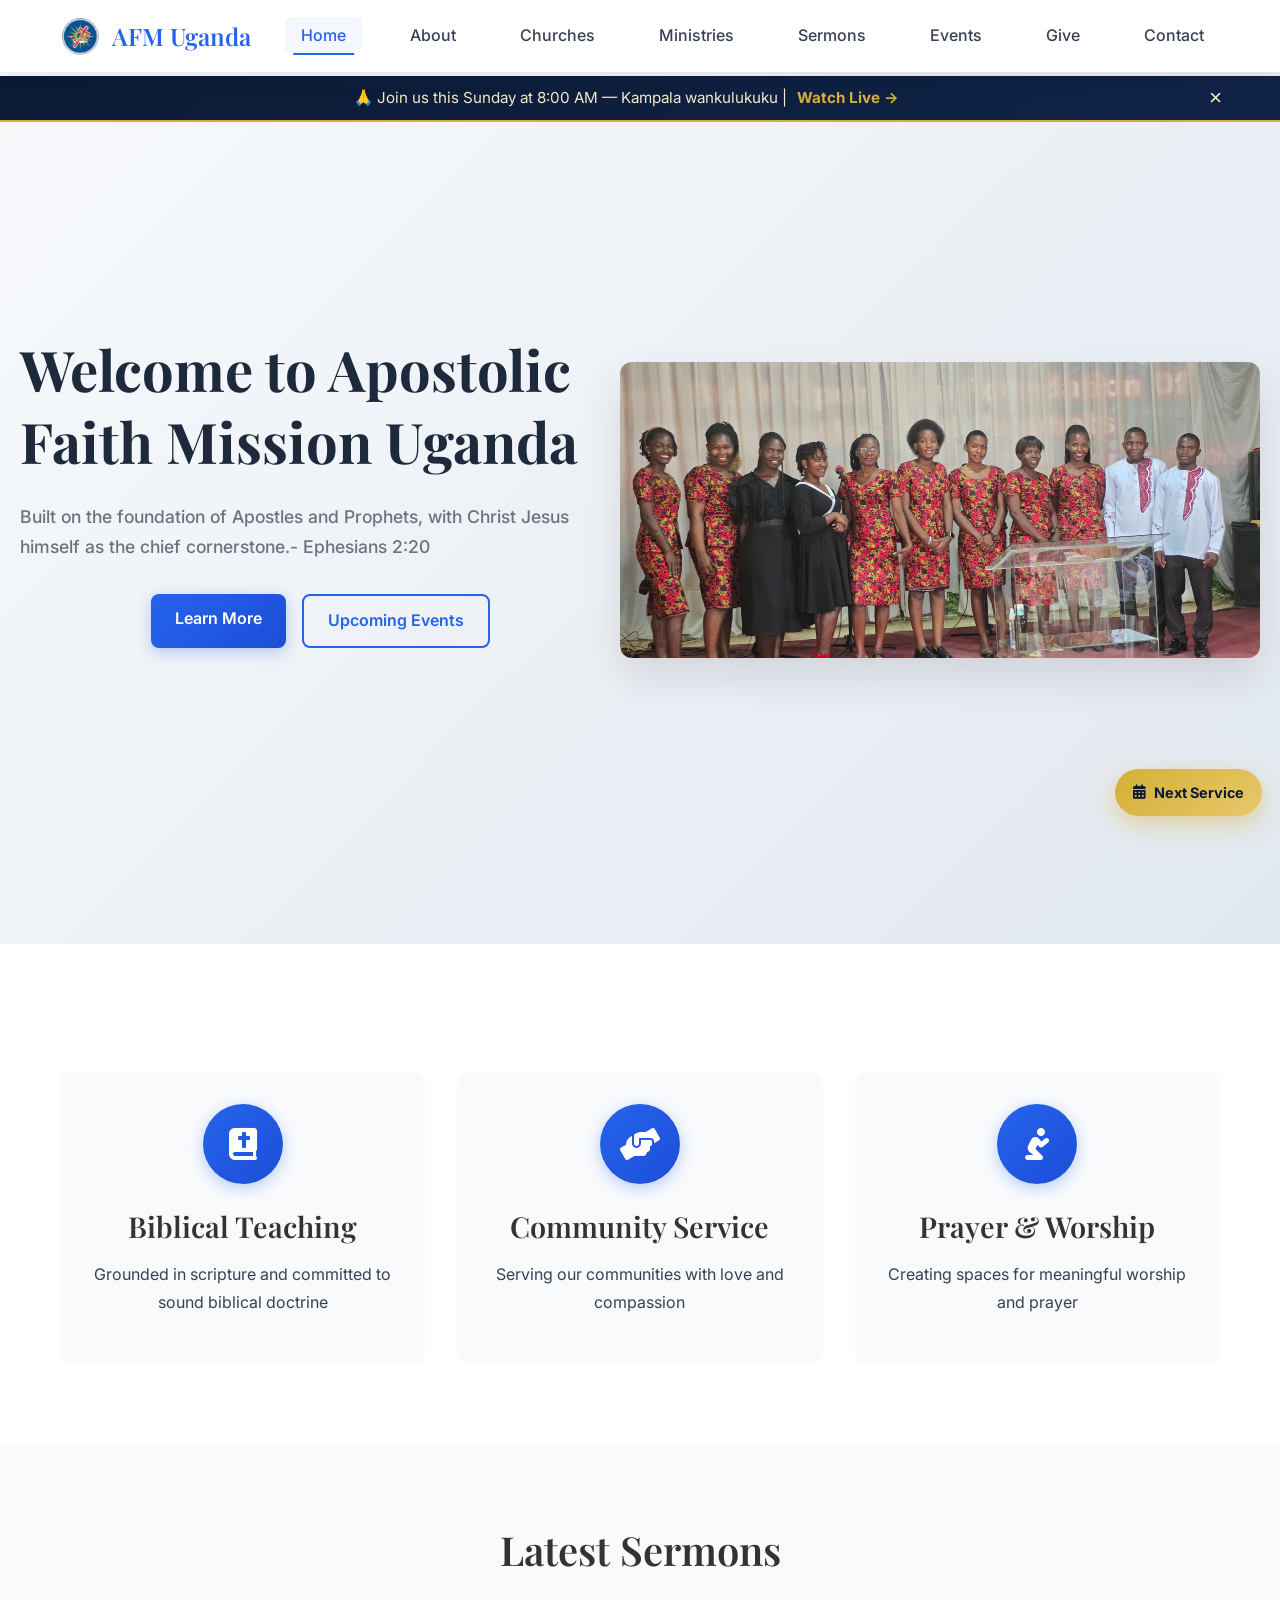
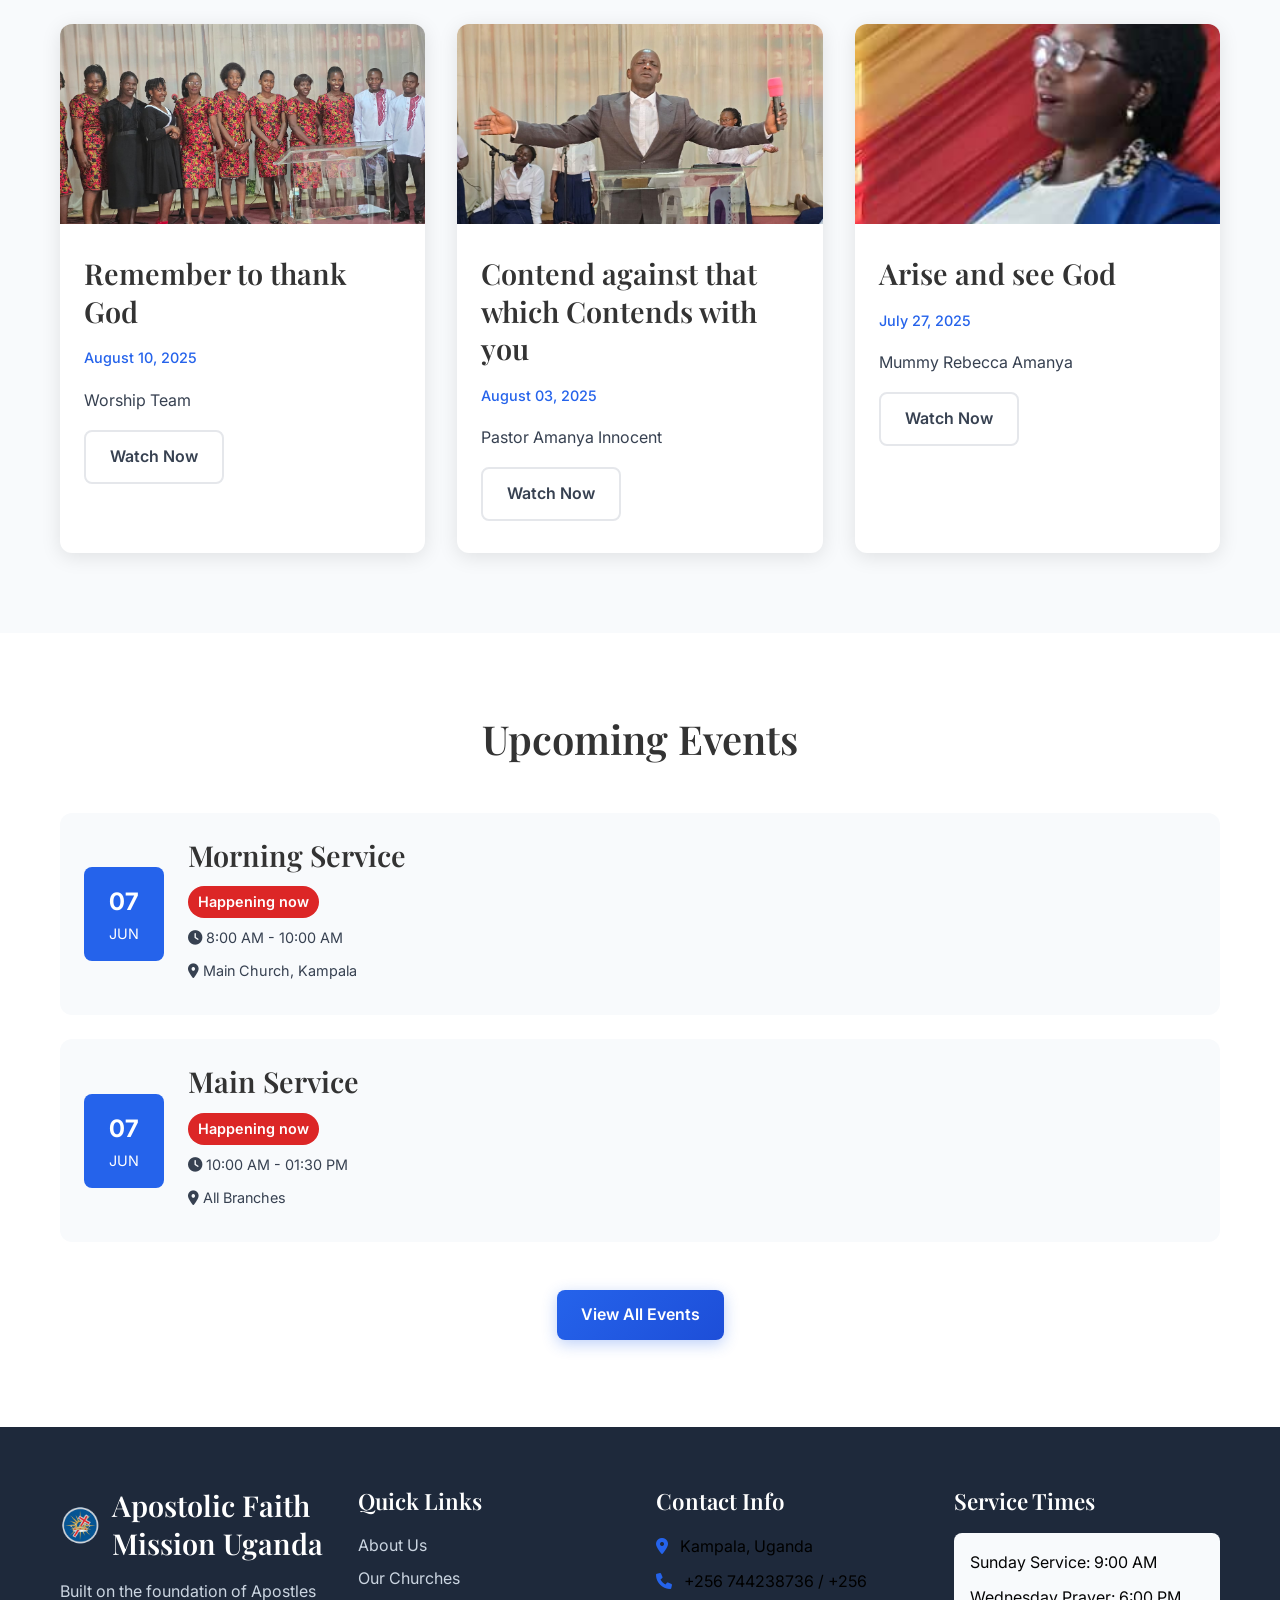
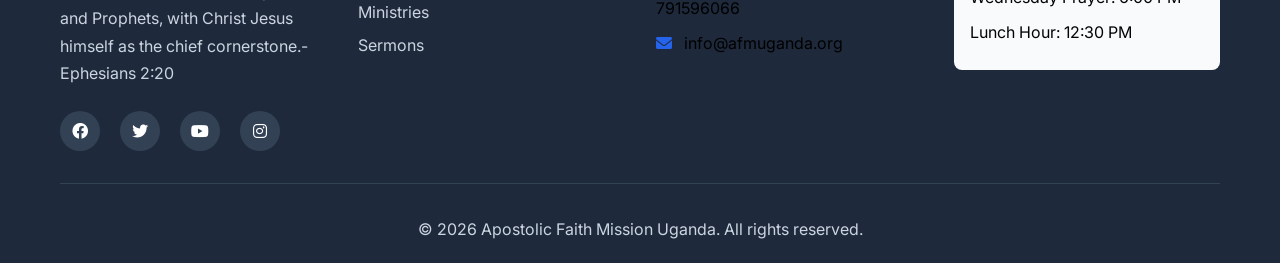
==== index.html @ df0b0e82 "First changes" ====
<!DOCTYPE html>
<html lang="en">
  <head>
    <meta charset="UTF-8" />
    <meta name="viewport" content="width=device-width, initial-scale=1.0" />
    <title>Apostolic Faith Mission Wankulukuku - Home</title>
    <link
      rel="apple-touch-icon"
      sizes="180x180"
      href="images/favicon_io/apple-touch-icon.png"
    />
    <link
      rel="icon"
      type="image/png"
      sizes="32x32"
      href="images/favicon_io/favicon-32x32.png"
    />
    <link
      rel="icon"
      type="image/png"
      sizes="16x16"
      href="images/favicon_io/favicon-16x16.png"
    />
    <link rel="manifest" href="images/favicon_io/site.webmanifest" />

    <link rel="stylesheet" href="css/style.css" />
    <link
      href="https://fonts.googleapis.com/css2?family=Inter:wght@300;400;500;600;700&family=Playfair+Display:wght@400;500;600;700&display=swap"
      rel="stylesheet"
    />
    <link
      rel="stylesheet"
      href="https://cdnjs.cloudflare.com/ajax/libs/font-awesome/6.0.0/css/all.min.css"
    />
  </head>
  <body>
    <!-- Navigation -->
    <nav class="navbar">
      <div class="nav-container">
        <div class="nav-logo">
          <img src="images/afm-logo.png" alt="AFM Uganda Logo" />
          <span>AFM Uganda</span>
        </div>
        <ul class="nav-menu">
          <li><a href="index.html" class="active">Home</a></li>
          <li><a href="about.html">About</a></li>
          <li><a href="churches.html">Churches</a></li>
          <li><a href="ministries.html">Ministries</a></li>
          <li><a href="sermons.html">Sermons</a></li>
          <li><a href="events.html">Events</a></li>
          <li><a href="give.html">Give</a></li>
          <li><a href="contact.html">Contact</a></li>
        </ul>
        <div class="hamburger">
          <span></span>
          <span></span>
          <span></span>
        </div>
      </div>
    </nav>

    <!-- Announcement Banner -->
    <div class="announcement-bar" id="announcementBar" hidden>
      <div class="announcement-inner">
        <span class="announcement-text">
          🙏 Join us this Sunday at 8:00 AM — Kampala wankulukuku |
          <a href="sermons.html#live">Watch Live →</a>
        </span>
        <button
          type="button"
          class="announcement-close"
          id="announcementClose"
          aria-label="Dismiss announcement"
        >
          &times;
        </button>
      </div>
    </div>

    <!-- Hero Section -->
    <section class="hero">
      <div class="hero-content">
        <h1>Welcome to Apostolic Faith Mission Uganda</h1>
        <p>
          Built on the foundation of Apostles and Prophets, with Christ Jesus
          himself as the chief cornerstone.- Ephesians 2:20
          <!--<p>Building faith, transforming lives,
          and spreading God's love throughout Uganda</p>-->
        </p>
        <div class="hero-buttons">
          <a href="about.html" class="btn btn-primary">Learn More</a>
          <a href="events.html" class="btn btn-secondary">Upcoming Events</a>
        </div>
      </div>
      <div class="hero-image">
        <img src="images/afm-worship team.jpg" alt="Church Worship Team" />
      </div>
    </section>

    <!-- Features Section -->
    <section class="features">
      <div class="container">
        <div class="features-grid">
          <div class="feature-card">
            <div class="feature-icon">
              <i class="fas fa-bible"></i>
            </div>
            <h3>Biblical Teaching</h3>
            <p>
              Grounded in scripture and committed to sound biblical doctrine
            </p>
          </div>
          <div class="feature-card">
            <div class="feature-icon">
              <i class="fas fa-hands-helping"></i>
            </div>
            <h3>Community Service</h3>
            <p>Serving our communities with love and compassion</p>
          </div>
          <div class="feature-card">
            <div class="feature-icon">
              <i class="fas fa-pray"></i>
            </div>
            <h3>Prayer & Worship</h3>
            <p>Creating spaces for meaningful worship and prayer</p>
          </div>
        </div>
      </div>
    </section>

    <!-- Latest Sermons -->
    <section class="latest-sermons">
      <div class="container">
        <h2>Latest Sermons</h2>
        <div class="sermons-grid">
          <div class="sermon-card">
            <img src="images/afm-worship team.jpg" alt="Sermon" />
            <div class="sermon-content">
              <h3>Remember to thank God</h3>
              <p class="sermon-date">August 10, 2025</p>
              <p>Worship Team</p>
              <a href="sermons.html" class="btn btn-outline">Watch Now</a>
            </div>
          </div>
          <div class="sermon-card">
            <img src="/images/pramnay.jpg" alt="Sermon" />
            <div class="sermon-content">
              <h3>Contend against that which Contends with you</h3>
              <p class="sermon-date">August 03, 2025</p>
              <p>Pastor Amanya Innocent</p>
              <a href="sermons.html" class="btn btn-outline">Watch Now</a>
            </div>
          </div>
          <div class="sermon-card">
            <img src="images/rebecca.jpg" alt="Sermon" />
            <div class="sermon-content">
              <h3>Arise and see God</h3>
              <p class="sermon-date">July 27, 2025</p>
              <p>Mummy Rebecca Amanya</p>
              <a href="sermons.html" class="btn btn-outline">Watch Now</a>
            </div>
          </div>
        </div>
      </div>
    </section>

    <!-- Upcoming Events -->
    <section class="upcoming-events">
      <div class="container">
        <h2>Upcoming Events</h2>
        <div class="events-grid">
          <div class="event-card" data-date="2026-06-07T08:00:00+03:00">
            <div class="event-date">
              <span class="day">07</span>
              <span class="month">Jun</span>
            </div>
            <div class="event-content">
              <h3>Morning Service</h3>
              <p class="event-countdown" data-countdown></p>
              <p><i class="fas fa-clock"></i> 8:00 AM - 10:00 AM</p>
              <p><i class="fas fa-map-marker-alt"></i> Main Church, Kampala</p>
            </div>
          </div>
          <div class="event-card" data-date="2026-06-07T10:00:00+03:00">
            <div class="event-date">
              <span class="day">07</span>
              <span class="month">Jun</span>
            </div>
            <div class="event-content">
              <h3>Main Service</h3>
              <p class="event-countdown" data-countdown></p>
              <p><i class="fas fa-clock"></i> 10:00 AM - 01:30 PM</p>
              <p><i class="fas fa-map-marker-alt"></i> All Branches</p>
            </div>
          </div>
        </div>
        <div class="text-center">
          <a href="events.html" class="btn btn-primary">View All Events</a>
        </div>
      </div>
    </section>

    <!-- Footer -->
    <footer class="footer">
      <div class="container">
        <div class="footer-content">
          <div class="footer-section">
            <div class="footer-logo">
              <img src="images/afm-logo.png" alt="AFM Uganda Logo" />
              <h3>Apostolic Faith Mission Uganda</h3>
            </div>
            <p class="footer-p">
              Built on the foundation of Apostles and Prophets, with Christ
              Jesus himself as the chief cornerstone.- Ephesians 2:20
            </p>
            <div class="social-links">
              <a href="#"><i class="fab fa-facebook"></i></a>
              <a href="#"><i class="fab fa-twitter"></i></a>
              <a href="#"><i class="fab fa-youtube"></i></a>
              <a href="#"><i class="fab fa-instagram"></i></a>
            </div>
          </div>
          <div class="footer-section">
            <h4>Quick Links</h4>
            <ul>
              <li><a href="about.html">About Us</a></li>
              <li><a href="churches.html">Our Churches</a></li>
              <li><a href="ministries.html">Ministries</a></li>
              <li><a href="sermons.html">Sermons</a></li>
            </ul>
          </div>
          <div class="footer-section">
            <h4>Contact Info</h4>
            <div class="contact-info">
              <p><i class="fas fa-map-marker-alt"></i> Kampala, Uganda</p>
              <p>
                <i class="fas fa-phone"></i> +256 744238736 / +256 791596066
              </p>
              <p><i class="fas fa-envelope"></i> info@afmuganda.org</p>
            </div>
          </div>
          <div class="footer-section">
            <h4>Service Times</h4>
            <div class="service-times">
              <p>Sunday Service: 9:00 AM</p>
              <p>Wednesday Prayer: 6:00 PM</p>
              <p>Lunch Hour: 12:30 PM</p>
            </div>
          </div>
        </div>
        <div class="footer-bottom">
          <p>
            &copy; <span id="year"></span> Apostolic Faith Mission Uganda. All
            rights reserved.
          </p>
        </div>
      </div>
    </footer>
    <script>
      document.getElementById("year").textContent = new Date().getFullYear();
    </script>
    <script src="js/script.js"></script>
  </body>
</html>
---- css/style.css ----
/* Reset and Base Styles */
* {
  margin: 0;
  padding: 0;
  box-sizing: border-box;
}

body {
  font-family: "Inter", sans-serif;
  line-height: 1.6;
  color: #333;
  background-color: #fff;
}

.container {
  max-width: 1200px;
  margin: 0 auto;
  padding: 0 20px;
}

/* Typography */
h1,
h2,
h3,
h4,
h5,
h6 {
  font-family: "Playfair Display", serif;
  font-weight: 600;
  line-height: 1.3;
  margin-bottom: 1rem;
}

h1 {
  font-size: 3rem;
  font-weight: 700;
}

h2 {
  font-size: 2.5rem;
}

h3 {
  font-size: 1.8rem;
}

h4 {
  font-size: 1.4rem;
}

p {
  margin-bottom: 1rem;
  color: #374151;
  line-height: 1.7;
  font-weight: 400;
}

.hero-content p {
  color: #6b7280;
  font-size: 1.2rem;
  font-weight: 500;
}

.page-header p {
  color: #f8f8f9;
  font-size: 1.1rem;
  font-weight: 500;
}

/* Buttons */
.btn {
  display: inline-block;
  padding: 12px 24px;
  border-radius: 8px;
  text-decoration: none;
  font-weight: 600;
  text-align: center;
  cursor: pointer;
  border: none;
  transition: all 0.3s ease;
  position: relative;
  overflow: hidden;
}

.btn::before {
  content: "";
  position: absolute;
  top: 0;
  left: -100%;
  width: 100%;
  height: 100%;
  background: linear-gradient(
    90deg,
    transparent,
    rgba(255, 255, 255, 0.2),
    transparent
  );
  transition: left 0.5s;
}

.btn:hover::before {
  left: 100%;
}

.btn-primary {
  background: linear-gradient(135deg, #2563eb, #1d4ed8);
  color: white;
  box-shadow: 0 4px 15px rgba(37, 99, 235, 0.3);
}

.btn-primary:hover {
  background: linear-gradient(135deg, #1d4ed8, #1e40af);
  transform: translateY(-3px);
  box-shadow: 0 8px 25px rgba(37, 99, 235, 0.4);
}

.btn-secondary {
  background: transparent;
  color: #2563eb;
  border: 2px solid #2563eb;
}

.btn-secondary:hover {
  background: #2563eb;
  color: white;
  transform: translateY(-2px);
  box-shadow: 0 6px 20px rgba(37, 99, 235, 0.3);
}

.btn-outline {
  background: transparent;
  color: #374151;
  border: 2px solid #e5e7eb;
}

.btn-outline:hover {
  background: #f9fafb;
  border-color: #2563eb;
  color: #2563eb;
  transform: translateY(-2px);
}

.btn-large {
  padding: 16px 32px;
  font-size: 1.1rem;
}

/* Navigation */
.navbar {
  background: rgba(255, 255, 255, 0.95);
  backdrop-filter: blur(10px);
  position: fixed;
  top: 0;
  width: 100%;
  z-index: 1000;
  padding: 1rem 0;
  box-shadow: 0 2px 20px rgba(0, 0, 0, 0.1);
  transition: all 0.3s ease;
}

.navbar.scrolled {
  background: rgba(255, 255, 255, 0.98);
  box-shadow: 0 2px 30px rgba(0, 0, 0, 0.15);
}

.nav-container {
  display: flex;
  justify-content: space-between;
  align-items: center;
  max-width: 1200px;
  margin: 0 auto;
  padding: 0 20px;
}

.nav-logo {
  display: flex;
  align-items: center;
  gap: 12px;
}

.nav-logo img {
  width: 40px;
  height: 40px;
  object-fit: contain;
}

.nav-logo span {
  font-family: "Playfair Display", serif;
  font-size: 1.5rem;
  font-weight: 600;
  color: #2563eb;
}

.nav-menu {
  display: flex;
  list-style: none;
  gap: 2rem;
}

.nav-menu a {
  color: #374151;
  text-decoration: none;
  font-weight: 500;
  padding: 0.5rem 1rem;
  border-radius: 6px;
  transition: all 0.3s ease;
  position: relative;
}

.nav-menu a::after {
  content: "";
  position: absolute;
  bottom: -2px;
  left: 50%;
  width: 0;
  height: 2px;
  background: #2563eb;
  transition: all 0.3s ease;
  transform: translateX(-50%);
}

.nav-menu a:hover::after,
.nav-menu a.active::after {
  width: 80%;
}

.nav-menu a:hover,
.nav-menu a.active {
  color: #2563eb;
  background: rgba(37, 99, 235, 0.05);
}

.hamburger {
  display: none;
  flex-direction: column;
  cursor: pointer;
  padding: 0.5rem;
}

.hamburger span {
  width: 25px;
  height: 3px;
  background: #374151;
  margin: 3px 0;
  transition: all 0.3s ease;
  border-radius: 2px;
}

.hamburger.active span:nth-child(1) {
  transform: rotate(45deg) translate(6px, 6px);
}

.hamburger.active span:nth-child(2) {
  opacity: 0;
}

.hamburger.active span:nth-child(3) {
  transform: rotate(-45deg) translate(6px, -6px);
}

/* Hero Section */
.hero {
  display: flex;
  align-items: center;
  min-height: 100vh;
  padding: 120px 20px 80px;
  background: linear-gradient(135deg, #f8fafc 0%, #e2e8f0 100%);
}

.hero-content {
  flex: 1;
  max-width: 600px;
  margin-bottom: 3rem;
}

.hero-content h1 {
  font-size: 3.5rem;
  color: #1e293b;
  margin-bottom: 1.5rem;
}

.hero-content p {
  font-size: 1.1rem;
  margin-bottom: 2rem;
}

.hero-buttons {
  display: flex;
  gap: 1rem;
  flex-wrap: wrap;
  justify-content: center;
}

.hero-image {
  flex: 1;
  text-align: center;
}

.hero-image img {
  max-width: 100%;
  height: auto;
  border-radius: 12px;
  box-shadow: 0 20px 40px rgba(0, 0, 0, 0.1);

  transition: transform 0.3s ease, filter 0.3s ease, box-shadow 0.3s ease;
  cursor: pointer;
}

.hero-image img:hover {
  transform: scale(1.03);
  filter: brightness(1.1);
  box-shadow: 0 25px 50px rgba(0, 0, 0, 0.15);
}

/* Features Section */
.features {
  padding: 80px 20px;
  background: white;
}

.features-grid {
  display: grid;
  grid-template-columns: repeat(auto-fit, minmax(300px, 1fr));
  gap: 2rem;
  margin-top: 3rem;
}

.feature-card {
  text-align: center;
  padding: 2rem;
  border-radius: 12px;
  background: #f8fafc;
  transition: all 0.4s ease;
  position: relative;
  overflow: hidden;
}

.feature-card::before {
  content: "";
  position: absolute;
  top: 0;
  left: 0;
  right: 0;
  height: 4px;
  background: linear-gradient(90deg, #2563eb, #1d4ed8);
  transform: scaleX(0);
  transition: transform 0.3s ease;
}

.feature-card:hover {
  transform: translateY(-8px);
  box-shadow: 0 12px 40px rgba(0, 0, 0, 0.15);
}

.feature-card:hover::before {
  transform: scaleX(1);
}

.feature-icon {
  width: 80px;
  height: 80px;
  background: linear-gradient(135deg, #2563eb, #1d4ed8);
  border-radius: 50%;
  display: flex;
  align-items: center;
  justify-content: center;
  margin: 0 auto 1.5rem;
  transition: all 0.4s ease;
  box-shadow: 0 4px 15px rgba(37, 99, 235, 0.3);
}

.feature-icon:hover {
  transform: scale(1.1) rotate(5deg);
  box-shadow: 0 8px 25px rgba(37, 99, 235, 0.4);
}

.feature-icon i {
  font-size: 2rem;
  color: white;
  transition: all 0.3s ease;
}

/* Latest Sermons */
.latest-sermons {
  padding: 80px 20px;
  background: #f8fafc;
}

.latest-sermons h2 {
  text-align: center;
  margin-bottom: 3rem;
}

.sermons-grid {
  display: grid;
  grid-template-columns: repeat(auto-fit, minmax(300px, 1fr));
  gap: 2rem;
}

.sermon-card {
  background: white;
  border-radius: 12px;
  overflow: hidden;
  box-shadow: 0 4px 20px rgba(0, 0, 0, 0.1);
  transition: all 0.4s ease;
  position: relative;
  overflow: hidden;
}

.sermon-card::before {
  content: "";
  position: absolute;
  top: 0;
  left: 0;
  right: 0;
  height: 4px;
  background: linear-gradient(90deg, #2563eb, #1d4ed8);
  transform: scaleX(0);
  transition: transform 0.3s ease;
}

.sermon-card:hover {
  transform: translateY(-8px);
  box-shadow: 0 12px 40px rgba(0, 0, 0, 0.15);
}

.sermon-card:hover::before {
  transform: scaleX(1);
}

.sermon-card img {
  width: 100%;
  height: 200px;
  object-fit: cover;
}

.sermon-content {
  padding: 1.5rem;
}

.sermon-date {
  color: #2563eb;
  font-weight: 500;
  font-size: 0.9rem;
}

/* Upcoming Events */
.upcoming-events {
  padding: 80px 20px;
  background: white;
}

.upcoming-events h2 {
  text-align: center;
  margin-bottom: 3rem;
}

.events-grid {
  display: grid;
  gap: 1.5rem;
  margin-bottom: 3rem;
}

.event-card {
  display: flex;
  align-items: center;
  background: #f8fafc;
  border-radius: 12px;
  padding: 1.5rem;
  gap: 1.5rem;
  transition: all 0.4s ease;
  position: relative;
  overflow: hidden;
}

.event-card::before {
  content: "";
  position: absolute;
  top: 0;
  left: 0;
  right: 0;
  height: 4px;
  background: linear-gradient(90deg, #2563eb, #1d4ed8);
  transform: scaleX(0);
  transition: transform 0.3s ease;
}

.event-card:hover {
  transform: translateY(-8px);
  box-shadow: 0 12px 40px rgba(0, 0, 0, 0.15);
}

.event-card:hover::before {
  transform: scaleX(1);
}

.event-date {
  text-align: center;
  background: #2563eb;
  color: white;
  border-radius: 8px;
  padding: 1rem;
  min-width: 80px;
}

.event-date .day {
  display: block;
  font-size: 1.5rem;
  font-weight: 700;
}

.event-date .month {
  display: block;
  font-size: 0.9rem;
  text-transform: uppercase;
}

.event-content h3 {
  margin-bottom: 0.5rem;
}

.event-content p {
  margin-bottom: 0.5rem;
  font-size: 0.9rem;
}

.text-center {
  text-align: center;
}

/* Page Header */
.page-header {
  background: linear-gradient(135deg, #2563eb, #1d4ed8);
  color: white;
  text-align: center;
  padding: 150px 20px 80px;
}

.page-header h1 {
  font-size: 3rem;
  margin-bottom: 1rem;
}

/* About Content */
.about-content {
  padding: 80px 20px;
}

.about-grid {
  display: grid;
  grid-template-columns: 1fr 1fr;
  gap: 3rem;
  align-items: center;
}

.about-image img {
  width: 100%;
  border-radius: 12px;
  box-shadow: 0 10px 30px rgba(0, 0, 0, 0.1);
}

/* Mission Vision Values */
.mission-vision {
  padding: 80px 20px;
  background: #f8fafc;
}

.mvv-grid {
  display: grid;
  grid-template-columns: repeat(auto-fit, minmax(300px, 1fr));
  gap: 2rem;
  margin-top: 3rem;
}

.mvv-card {
  background: white;
  padding: 2rem;
  border-radius: 12px;
  text-align: center;
  box-shadow: 0 4px 20px rgba(0, 0, 0, 0.1);
  transition: all 0.4s ease;
  position: relative;
  overflow: hidden;
}

.mvv-card::before {
  content: "";
  position: absolute;
  top: 0;
  left: 0;
  right: 0;
  height: 4px;
  background: linear-gradient(90deg, #2563eb, #1d4ed8);
  transform: scaleX(0);
  transition: transform 0.3s ease;
}

.mvv-card:hover {
  transform: translateY(-8px);
  box-shadow: 0 12px 40px rgba(0, 0, 0, 0.15);
}

.mvv-card:hover::before {
  transform: scaleX(1);
}

.mvv-icon {
  width: 80px;
  height: 80px;
  background: linear-gradient(135deg, #2563eb, #1d4ed8);
  border-radius: 50%;
  display: flex;
  align-items: center;
  justify-content: center;
  margin: 0 auto 1.5rem;
  transition: all 0.4s ease;
  box-shadow: 0 4px 15px rgba(37, 99, 235, 0.3);
}

.mvv-icon:hover {
  transform: scale(1.1) rotate(5deg);
  box-shadow: 0 8px 25px rgba(37, 99, 235, 0.4);
}

.mvv-icon i {
  font-size: 2rem;
  color: white;
  transition: all 0.3s ease;
}

.mvv-card ul {
  list-style: none;
  text-align: left;
}

.mvv-card li {
  padding: 0.5rem 0;
  border-bottom: 1px solid #e5e7eb;
}

.mvv-card li:last-child {
  border-bottom: none;
}

/* Leadership */
.leadership {
  padding: 80px 20px;
}

.leadership h2 {
  text-align: center;
  margin-bottom: 3rem;
}

.leadership-grid {
  display: grid;
  grid-template-columns: repeat(auto-fit, minmax(250px, 1fr));
  gap: 2rem;
}

.leader-card {
  text-align: center;
  background: white;
  border-radius: 12px;
  padding: 2rem;
  box-shadow: 0 4px 20px rgba(0, 0, 0, 0.1);
  transition: all 0.4s ease;
  position: relative;
  overflow: hidden;
}

.leader-card::before {
  content: "";
  position: absolute;
  top: 0;
  left: 0;
  right: 0;
  height: 4px;
  background: linear-gradient(90deg, #2563eb, #1d4ed8);
  transform: scaleX(0);
  transition: transform 0.3s ease;
}

.leader-card:hover {
  transform: translateY(-8px);
  box-shadow: 0 12px 40px rgba(0, 0, 0, 0.15);
}

.leader-card:hover::before {
  transform: scaleX(1);
}

.leader-card img {
  width: 150px;
  height: 150px;
  border-radius: 50%;
  object-fit: cover;
  margin-bottom: 1rem;
}

.leader-card .title {
  color: #2563eb;
  font-weight: 500;
  margin-bottom: 1rem;
}

/* Churches Section */
.churches-section {
  padding: 80px 20px;
}

.churches-grid {
  display: grid;
  grid-template-columns: repeat(auto-fit, minmax(350px, 1fr));
  gap: 2rem;
}

.church-card {
  background: white;
  border-radius: 12px;
  overflow: hidden;
  box-shadow: 0 4px 20px rgba(0, 0, 0, 0.1);
  transition: all 0.4s ease;
  position: relative;
  overflow: hidden;
}

.church-card::before {
  content: "";
  position: absolute;
  top: 0;
  left: 0;
  right: 0;
  height: 4px;
  background: linear-gradient(90deg, #2563eb, #1d4ed8);
  transform: scaleX(0);
  transition: transform 0.3s ease;
}

.church-card:hover {
  transform: translateY(-8px);
  box-shadow: 0 12px 40px rgba(0, 0, 0, 0.15);
}

.church-card:hover::before {
  transform: scaleX(1);
}

.church-card img {
  width: 100%;
  height: 250px;
  object-fit: cover;
}

.church-content {
  padding: 2rem;
}

.church-address,
.church-pastor {
  color: #666;
  margin-bottom: 0.5rem;
}

.church-address i,
.church-pastor i {
  color: #2563eb;
  margin-right: 0.5rem;
}

.service-times {
  background: #f8fafc;
  padding: 1rem;
  border-radius: 8px;
  margin: 1rem 0;
}

.service-times h4 {
  color: #2563eb;
  margin-bottom: 0.5rem;
}

.church-contact p {
  margin-bottom: 0.5rem;
}

.church-contact i {
  color: #2563eb;
  margin-right: 0.5rem;
}

/* Ministries Section */
.ministries-section {
  padding: 80px 20px;
}

.ministries-grid {
  display: grid;
  grid-template-columns: repeat(auto-fit, minmax(300px, 1fr));
  gap: 2rem;
}

.ministry-card {
  background: white;
  border-radius: 12px;
  padding: 2rem;
  box-shadow: 0 4px 20px rgba(0, 0, 0, 0.1);
  transition: all 0.4s ease;
  position: relative;
  overflow: hidden;
}

.ministry-card::before {
  content: "";
  position: absolute;
  top: 0;
  left: 0;
  right: 0;
  height: 4px;
  background: linear-gradient(90deg, #2563eb, #1d4ed8);
  transform: scaleX(0);
  transition: transform 0.3s ease;
}

.ministry-card:hover {
  transform: translateY(-8px);
  box-shadow: 0 12px 40px rgba(0, 0, 0, 0.15);
}

.ministry-card:hover::before {
  transform: scaleX(1);
}

.ministry-icon {
  width: 80px;
  height: 80px;
  background: linear-gradient(135deg, #2563eb, #1d4ed8);
  border-radius: 50%;
  display: flex;
  align-items: center;
  justify-content: center;
  margin-bottom: 1.5rem;
  transition: all 0.4s ease;
  box-shadow: 0 4px 15px rgba(37, 99, 235, 0.3);
}

.ministry-icon:hover {
  transform: scale(1.1) rotate(5deg);
  box-shadow: 0 8px 25px rgba(37, 99, 235, 0.4);
}

.ministry-icon i {
  font-size: 2rem;
  color: white;
  transition: all 0.3s ease;
}

.ministry-activities {
  list-style: none;
  margin: 1.5rem 0;
}

.ministry-activities li {
  padding: 0.5rem 0;
  border-bottom: 1px solid #e5e7eb;
  position: relative;
  padding-left: 1.5rem;
}

.ministry-activities li:before {
  content: "•";
  color: #2563eb;
  position: absolute;
  left: 0;
}

.ministry-activities li:last-child {
  border-bottom: none;
}

.ministry-contact {
  background: #f8fafc;
  padding: 1rem;
  border-radius: 8px;
  margin-top: 1.5rem;
}

.ministry-contact p {
  margin-bottom: 0.5rem;
  font-size: 0.9rem;
}

/* Get Involved */
.get-involved {
  padding: 80px 20px;
  background: linear-gradient(135deg, #2563eb, #1d4ed8);
  color: white;
  text-align: center;
}

.get-involved h2 {
  color: white;
  margin-bottom: 1rem;
}

.get-involved p {
  color: rgba(255, 255, 255, 0.9);
  margin-bottom: 2rem;
  font-size: 1.1rem;
}

/* Sermons Page */
.sermon-filters {
  padding: 40px 20px;
  background: #f8fafc;
}

.filter-buttons {
  display: flex;
  justify-content: center;
  gap: 1rem;
  flex-wrap: wrap;
}

.filter-btn {
  background: white;
  color: #6b7280;
  border: 2px solid #e5e7eb;
  padding: 10px 20px;
  border-radius: 25px;
  cursor: pointer;
  transition: all 0.3s ease;
  font-weight: 500;
  position: relative;
  overflow: hidden;
}

.filter-btn::before {
  content: "";
  position: absolute;
  top: 0;
  left: -100%;
  width: 100%;
  height: 100%;
  background: linear-gradient(
    90deg,
    transparent,
    rgba(37, 99, 235, 0.1),
    transparent
  );
  transition: left 0.5s;
}

.filter-btn:hover::before {
  left: 100%;
}

.filter-btn.active,
.filter-btn:hover {
  background: #2563eb;
  color: white;
  border-color: #2563eb;
  transform: translateY(-2px);
  box-shadow: 0 6px 20px rgba(37, 99, 235, 0.3);
}

.sermons-section {
  padding: 80px 20px;
}

.sermon-card {
  position: relative;
  overflow: hidden;
}

.sermon-image {
  position: relative;
  overflow: hidden;
}

.play-button {
  position: absolute;
  top: 50%;
  left: 50%;
  transform: translate(-50%, -50%);
  width: 70px;
  height: 70px;
  background: rgba(37, 99, 235, 0.9);
  border: none;
  border-radius: 50%;
  color: white;
  font-size: 1.8rem;
  cursor: pointer;
  transition: all 0.3s ease;
  display: flex;
  align-items: center;
  justify-content: center;
  opacity: 0;
  backdrop-filter: blur(10px);
  box-shadow: 0 8px 25px rgba(37, 99, 235, 0.4);
}

.sermon-card:hover .play-button {
  opacity: 1;
  transform: translate(-50%, -50%) scale(1.1);
}

.sermon-card .play-button:hover {
  background: rgba(29, 78, 216, 0.95);
  box-shadow: 0 12px 35px rgba(37, 99, 235, 0.6);
}

.video-duration {
  position: absolute;
  bottom: 10px;
  right: 10px;
  background: rgba(0, 0, 0, 0.8);
  color: white;
  padding: 4px 8px;
  border-radius: 4px;
  font-size: 0.875rem;
  font-weight: 500;
  backdrop-filter: blur(5px);
}

.sermon-meta {
  display: flex;
  gap: 1rem;
  margin: 1rem 0;
  font-size: 0.9rem;
  color: #666;
}

.sermon-actions {
  display: flex;
  gap: 1rem;
  margin-top: 1rem;
}

.sermon-series {
  padding: 80px 20px;
  background: #f8fafc;
}

.series-card {
  display: grid;
  grid-template-columns: 1fr 1fr;
  gap: 3rem;
  align-items: center;
  background: white;
  border-radius: 12px;
  overflow: hidden;
  box-shadow: 0 4px 20px rgba(0, 0, 0, 0.1);
  transition: all 0.4s ease;
  position: relative;
  overflow: hidden;
}

.series-card::before {
  content: "";
  position: absolute;
  top: 0;
  left: 0;
  right: 0;
  height: 4px;
  background: linear-gradient(90deg, #2563eb, #1d4ed8);
  transform: scaleX(0);
  transition: transform 0.3s ease;
}

.series-card:hover {
  transform: translateY(-8px);
  box-shadow: 0 12px 40px rgba(0, 0, 0, 0.15);
}

.series-card:hover::before {
  transform: scaleX(1);
}

.series-image img {
  width: 100%;
  height: 300px;
  object-fit: cover;
}

.series-content {
  padding: 2rem;
}

.series-info {
  background: #f8fafc;
  padding: 1rem;
  border-radius: 8px;
  margin: 1.5rem 0;
}

.series-info p {
  margin-bottom: 0.5rem;
}

/* Events Page */
.featured-event {
  padding: 80px 20px;
  background: #f8fafc;
}

.featured-event-card {
  display: grid;
  grid-template-columns: 1fr 1fr;
  gap: 3rem;
  align-items: center;
  background: white;
  border-radius: 12px;
  overflow: hidden;
  box-shadow: 0 4px 20px rgba(0, 0, 0, 0.1);
  transition: all 0.4s ease;
  position: relative;
  overflow: hidden;
}

.featured-event-card::before {
  content: "";
  position: absolute;
  top: 0;
  left: 0;
  right: 0;
  height: 4px;
  background: linear-gradient(90deg, #2563eb, #1d4ed8);
  transform: scaleX(0);
  transition: transform 0.3s ease;
}

.featured-event-card:hover {
  transform: translateY(-8px);
  box-shadow: 0 12px 40px rgba(0, 0, 0, 0.15);
}

.featured-event-card:hover::before {
  transform: scaleX(1);
}

.featured-event-image img {
  width: 100%;
  height: 400px;
  object-fit: cover;
}

.featured-event-content {
  padding: 2rem;
}

.event-badge {
  background: #2563eb;
  color: white;
  padding: 0.5rem 1rem;
  border-radius: 20px;
  font-size: 0.9rem;
  display: inline-block;
  margin-bottom: 1rem;
}

.event-details {
  background: #f8fafc;
  padding: 1rem;
  border-radius: 8px;
  margin: 1.5rem 0;
}

.event-details p {
  margin-bottom: 0.5rem;
}

.event-details i {
  color: #2563eb;
  margin-right: 0.5rem;
}

.events-calendar {
  padding: 80px 20px;
}

.calendar-filters {
  display: flex;
  justify-content: center;
  gap: 1rem;
  margin-bottom: 3rem;
  flex-wrap: wrap;
}

.event-registration {
  padding: 80px 20px;
  background: linear-gradient(135deg, #2563eb, #1d4ed8);
  color: white;
  text-align: center;
}

.registration-content h2 {
  color: white;
  margin-bottom: 1rem;
}

.registration-content p {
  color: rgba(255, 255, 255, 0.9);
  margin-bottom: 2rem;
}

.newsletter-form {
  display: flex;
  gap: 1rem;
  justify-content: center;
  max-width: 500px;
  margin: 0 auto;
}

.newsletter-form input {
  flex: 1;
  padding: 12px 16px;
  border: none;
  border-radius: 8px;
  font-size: 1rem;
}

/* Giving Page */
.giving-intro {
  padding: 80px 20px;
}

.giving-content {
  max-width: 800px;
  margin: 0 auto;
  text-align: center;
}

.giving-content blockquote {
  background: #f8fafc;
  padding: 2rem;
  border-left: 4px solid #2563eb;
  margin: 2rem 0;
  font-style: italic;
  font-size: 1.1rem;
}

.giving-options {
  padding: 80px 20px;
  background: #f8fafc;
}

.giving-methods {
  display: grid;
  grid-template-columns: repeat(auto-fit, minmax(300px, 1fr));
  gap: 2rem;
  margin-top: 3rem;
}

.giving-method {
  background: white;
  padding: 2rem;
  border-radius: 12px;
  text-align: center;
  box-shadow: 0 4px 20px rgba(0, 0, 0, 0.1);
  transition: all 0.4s ease;
  position: relative;
  overflow: hidden;
}

.giving-method::before {
  content: "";
  position: absolute;
  top: 0;
  left: 0;
  right: 0;
  height: 4px;
  background: linear-gradient(90deg, #2563eb, #1d4ed8);
  transform: scaleX(0);
  transition: transform 0.3s ease;
}

.giving-method:hover {
  transform: translateY(-8px);
  box-shadow: 0 12px 40px rgba(0, 0, 0, 0.15);
}

.giving-method:hover::before {
  transform: scaleX(1);
}

.method-icon {
  width: 80px;
  height: 80px;
  background: linear-gradient(135deg, #2563eb, #1d4ed8);
  border-radius: 50%;
  display: flex;
  align-items: center;
  justify-content: center;
  margin: 0 auto 1.5rem;
  transition: all 0.4s ease;
  box-shadow: 0 4px 15px rgba(37, 99, 235, 0.3);
}

.method-icon:hover {
  transform: scale(1.1) rotate(5deg);
  box-shadow: 0 8px 25px rgba(37, 99, 235, 0.4);
}

.method-icon i {
  font-size: 2rem;
  color: white;
  transition: all 0.3s ease;
}

.mobile-money-details,
.bank-details,
.in-person-details {
  background: #f8fafc;
  padding: 1.5rem;
  border-radius: 8px;
  margin-top: 1.5rem;
  text-align: left;
}

.mm-option {
  margin-bottom: 1rem;
}

.mm-option:last-child {
  margin-bottom: 0;
}

.secure-note {
  color: #666;
  font-size: 0.9rem;
  margin-top: 1rem;
}

.secure-note i {
  color: #10b981;
  margin-right: 0.5rem;
}

.giving-categories {
  padding: 80px 20px;
}

.categories-grid {
  display: grid;
  grid-template-columns: repeat(auto-fit, minmax(300px, 1fr));
  gap: 2rem;
  margin-top: 3rem;
}

.category-card {
  background: white;
  padding: 2rem;
  border-radius: 12px;
  text-align: center;
  box-shadow: 0 4px 20px rgba(0, 0, 0, 0.1);
  transition: all 0.4s ease;
  position: relative;
  overflow: hidden;
}

.category-card::before {
  content: "";
  position: absolute;
  top: 0;
  left: 0;
  right: 0;
  height: 4px;
  background: linear-gradient(90deg, #2563eb, #1d4ed8);
  transform: scaleX(0);
  transition: transform 0.3s ease;
}

.category-card:hover {
  transform: translateY(-8px);
  box-shadow: 0 12px 40px rgba(0, 0, 0, 0.15);
}

.category-card:hover::before {
  transform: scaleX(1);
}

.category-icon {
  width: 80px;
  height: 80px;
  background: linear-gradient(135deg, #2563eb, #1d4ed8);
  border-radius: 50%;
  display: flex;
  align-items: center;
  justify-content: center;
  margin: 0 auto 1.5rem;
  transition: all 0.4s ease;
  box-shadow: 0 4px 15px rgba(37, 99, 235, 0.3);
}

.category-icon:hover {
  transform: scale(1.1) rotate(5deg);
  box-shadow: 0 8px 25px rgba(37, 99, 235, 0.4);
}

.category-icon i {
  font-size: 2rem;
  color: white;
  transition: all 0.3s ease;
}

.online-giving-form {
  padding: 80px 20px;
  background: #f8fafc;
}

.form-container {
  max-width: 600px;
  margin: 0 auto;
  background: white;
  padding: 3rem;
  border-radius: 12px;
  box-shadow: 0 4px 20px rgba(0, 0, 0, 0.1);
}

.giving-form .form-group {
  margin-bottom: 1.5rem;
}

.giving-form label {
  display: block;
  margin-bottom: 0.5rem;
  font-weight: 600;
  color: #374151;
}

.giving-form input,
.giving-form select,
.giving-form textarea {
  width: 100%;
  padding: 12px 16px;
  border: 2px solid #e5e7eb;
  border-radius: 8px;
  font-size: 1rem;
  transition: all 0.3s ease;
  background: white;
}

.giving-form input:focus,
.giving-form select:focus,
.giving-form textarea:focus {
  outline: none;
  border-color: #2563eb;
  box-shadow: 0 0 0 3px rgba(37, 99, 235, 0.1);
  transform: translateY(-1px);
}

.checkbox-group {
  display: flex;
  align-items: center;
  gap: 0.5rem;
}

.checkbox-group input[type="checkbox"] {
  width: auto;
}

.giving-impact {
  padding: 80px 20px;
}

.giving-impact h2 {
  text-align: center;
  margin-bottom: 3rem;
}

.impact-stats {
  display: grid;
  grid-template-columns: repeat(auto-fit, minmax(200px, 1fr));
  gap: 2rem;
  text-align: center;
}

.impact-stat {
  background: white;
  padding: 2rem;
  border-radius: 12px;
  box-shadow: 0 4px 20px rgba(0, 0, 0, 0.1);
  transition: all 0.4s ease;
  position: relative;
  overflow: hidden;
}

.impact-stat::before {
  content: "";
  position: absolute;
  top: 0;
  left: 0;
  right: 0;
  height: 4px;
  background: linear-gradient(90deg, #2563eb, #1d4ed8);
  transform: scaleX(0);
  transition: transform 0.3s ease;
}

.impact-stat:hover {
  transform: translateY(-8px);
  box-shadow: 0 12px 40px rgba(0, 0, 0, 0.15);
}

.impact-stat:hover::before {
  transform: scaleX(1);
}

.stat-number {
  font-size: 3rem;
  font-weight: 700;
  color: #2563eb;
  margin-bottom: 0.5rem;
}

.stat-label {
  font-size: 1.1rem;
  color: #666;
}

/* Contact Page */
.contact-section {
  padding: 80px 20px;
}

.contact-grid {
  display: grid;
  grid-template-columns: 1fr 1fr;
  gap: 4rem;
}

.contact-info h2 {
  margin-bottom: 1.5rem;
}

.contact-details {
  margin: 2rem 0;
}

.contact-item {
  display: flex;
  align-items: flex-start;
  gap: 1rem;
  margin-bottom: 2rem;
}

.contact-icon {
  width: 50px;
  height: 50px;
  background: linear-gradient(135deg, #353636, #454f49);
  border-radius: 50%;
  display: flex;
  align-items: center;
  justify-content: center;
  margin-right: 1rem;

  transition: transform 0.3s ease, box-shadow 0.3s ease, filter 0.3s ease;
  cursor: pointer;
}

.contact-icon:hover {
  transform: scale(1.1);
  box-shadow: 0 4px 12px rgba(0, 0, 0, 0.2);
  filter: brightness(1.15);
}

.contact-icon i {
  font-size: 1.5rem;
  color: white;
}

.contact-text h4 {
  margin-bottom: 0.5rem;
  color: #374151;
}

.contact-text p {
  color: #666;
  margin-bottom: 0;
}

.social-links h4 {
  margin-bottom: 1rem;
}

.social-icons {
  display: flex;
  gap: 1rem;
}

.social-icons a {
  display: inline-flex;
  align-items: center;
  justify-content: center;
  width: 45px;
  height: 45px;
  background: #f3f4f6;
  border-radius: 50%;
  margin: 0 0.5rem;
  color: #6b7280;
  text-decoration: none;
  transition: all 0.3s ease;
  position: relative;
  overflow: hidden;
}

.social-icons a::before {
  content: "";
  position: absolute;
  top: 0;
  left: 0;
  width: 100%;
  height: 100%;
  background: linear-gradient(135deg, #2563eb, #1d4ed8);
  transform: scale(0);
  transition: transform 0.3s ease;
  border-radius: 50%;
}

.social-icons a:hover::before {
  transform: scale(1);
}

.social-icons a:hover {
  color: white;
  transform: translateY(-3px);
  box-shadow: 0 8px 25px rgba(37, 99, 235, 0.3);
}

.social-icons a i {
  position: relative;
  z-index: 1;
  font-size: 1.2rem;
}

.contact-form-container h2 {
  margin-bottom: 2rem;
}

.contact-form {
  background: #f8fafc;
  padding: 2rem;
  border-radius: 12px;
}

.form-row {
  display: grid;
  grid-template-columns: 1fr 1fr;
  gap: 1rem;
}

.form-group {
  margin-bottom: 1.5rem;
}

.form-group label {
  display: block;
  margin-bottom: 0.5rem;
  font-weight: 600;
  color: #374151;
}

.form-group input,
.form-group select,
.form-group textarea {
  width: 100%;
  padding: 12px 16px;
  border: 2px solid #e5e7eb;
  border-radius: 8px;
  font-size: 1rem;
  transition: all 0.3s ease;
  background: white;
}

.form-group input:focus,
.form-group select:focus,
.form-group textarea:focus {
  outline: none;
  border-color: #2563eb;
  box-shadow: 0 0 0 3px rgba(37, 99, 235, 0.1);
  transform: translateY(-1px);
}

.service-times-section {
  padding: 80px 20px;
  background: #f8fafc;
}

.service-times-section h2 {
  text-align: center;
  margin-bottom: 3rem;
}

.service-times-grid {
  display: grid;
  grid-template-columns: repeat(auto-fit, minmax(300px, 1fr));
  gap: 2rem;
}

.service-time-card {
  background: white;
  padding: 2rem;
  border-radius: 12px;
  text-align: center;
  box-shadow: 0 4px 20px rgba(0, 0, 0, 0.1);
  transition: all 0.4s ease;
  position: relative;
  overflow: hidden;
}

.service-time-card::before {
  content: "";
  position: absolute;
  top: 0;
  left: 0;
  right: 0;
  height: 4px;
  background: linear-gradient(90deg, #2563eb, #1d4ed8);
  transform: scaleX(0);
  transition: transform 0.3s ease;
}

.service-time-card:hover {
  transform: translateY(-8px);
  box-shadow: 0 12px 40px rgba(0, 0, 0, 0.15);
}

.service-time-card:hover::before {
  transform: scaleX(1);
}

.service-icon {
  width: 80px;
  height: 80px;
  background: linear-gradient(135deg, #2563eb, #1d4ed8);
  border-radius: 50%;
  display: flex;
  align-items: center;
  justify-content: center;
  margin: 0 auto 1.5rem;
  transition: all 0.4s ease;
  box-shadow: 0 4px 15px rgba(37, 99, 235, 0.3);
}

.service-icon:hover {
  transform: scale(1.1) rotate(5deg);
  box-shadow: 0 8px 25px rgba(37, 99, 235, 0.4);
}

.service-icon i {
  font-size: 2rem;
  color: white;
  transition: all 0.3s ease;
}

.service-time-card .time {
  color: #2563eb;
  font-weight: 600;
  font-size: 1.1rem;
  margin-bottom: 1rem;
}

.map-section {
  padding: 80px 20px;
}

.map-section h2 {
  text-align: center;
  margin-bottom: 3rem;
}

.map-container {
  max-width: 800px;
  margin: 0 auto;
}

.map-placeholder {
  background: #f8fafc;
  border: 2px dashed #d1d5db;
  border-radius: 12px;
  padding: 4rem 2rem;
  text-align: center;
  color: #666;
}

.map-placeholder i {
  font-size: 4rem;
  color: #2563eb;
  margin-bottom: 1rem;
}

.map-placeholder p {
  margin-bottom: 1rem;
}

.map-note {
  font-size: 0.9rem;
  color: #666;
}

/* Footer */
.footer {
  background: #1e293b;
  color: white;
  padding: 60px 20px 20px;
}

.footer-content {
  display: grid;
  grid-template-columns: repeat(auto-fit, minmax(250px, 1fr));
  gap: 2rem;
  margin-bottom: 2rem;
}

.footer-logo {
  display: flex;
  align-items: center;
  gap: 12px;
  margin-bottom: 1rem;
}

.footer-logo img {
  width: 40px;
  height: 40px;
  object-fit: contain;
}

.footer-logo h3 {
  color: white;
  margin-bottom: 0;
}

.footer-section h4 {
  color: white;
  margin-bottom: 1rem;
}

.footer-section ul {
  list-style: none;
}

.footer-section ul li {
  margin-bottom: 0.5rem;
}

.footer-section ul li a {
  color: #cbd5e1;
  text-decoration: none;
  transition: color 0.3s ease;
}

.footer-section ul li a:hover {
  color: white;
}

.footer .social-links {
  margin-top: 1.5rem;
}

.footer .social-links a {
  width: 40px;
  height: 40px;
  background: #334155;
  border-radius: 50%;
  display: inline-flex;
  align-items: center;
  justify-content: center;
  color: white;
  text-decoration: none;
  margin-right: 1rem;
  transition: all 0.3s ease;
}

.footer .social-links a:hover {
  background: #2563eb;
  transform: translateY(-2px);
}

.contact-info p {
  color: #000000;
  margin-bottom: 0.5rem;
}

.contact-info i {
  color: #2563eb;
  margin-right: 0.5rem;
}

.footer-p {
  color: #cbd5e1;
  margin-bottom: 0.5rem;
}

.service-times p {
  color: #040404;
  margin-bottom: 0.5rem;
}

.footer-bottom {
  border-top: 1px solid #334155;
  padding-top: 2rem;
  text-align: center;
}

.footer-bottom p {
  color: #cbd5e1;
  margin-bottom: 0;
}

/* Responsive Design */
@media (max-width: 768px) {
  .hamburger {
    display: flex;
  }

  .nav-menu {
    position: fixed;
    left: -100%;
    top: 70px;
    flex-direction: column;
    background: rgba(255, 255, 255, 0.98);
    backdrop-filter: blur(10px);
    width: 100%;
    text-align: center;
    transition: 0.3s;
    box-shadow: 0 10px 27px rgba(0, 0, 0, 0.05);
    padding: 2rem 0;
  }

  .nav-menu.active {
    left: 0;
  }

  .nav-menu li {
    margin: 1rem 0;
  }

  .hero {
    flex-direction: column;
    text-align: center;
    padding: 120px 20px 80px;
  }

  .hero-content h1 {
    font-size: 2.5rem;
    margin-bottom: 1rem;
  }

  .hero-buttons {
    justify-content: center;
    flex-direction: column;
    align-items: center;
  }

  .btn {
    width: 100%;
    max-width: 300px;
  }

  .about-grid,
  .featured-event-card,
  .series-card {
    grid-template-columns: 1fr;
    gap: 2rem;
  }

  .contact-grid {
    grid-template-columns: 1fr;
    gap: 2rem;
  }

  .form-row {
    grid-template-columns: 1fr;
  }

  .newsletter-form {
    flex-direction: column;
  }

  h1 {
    font-size: 2.5rem;
  }

  h2 {
    font-size: 2rem;
  }

  .page-header h1 {
    font-size: 2.5rem;
  }
}

@media (max-width: 480px) {
  .container {
    padding: 0 15px;
  }

  .hero-content h1 {
    font-size: 2rem;
  }

  .page-header {
    padding: 120px 15px 60px;
  }

  .page-header h1 {
    font-size: 2rem;
  }

  .form-container {
    padding: 2rem 1.5rem;
  }

  .giving-methods,
  .categories-grid,
  .ministries-grid {
    grid-template-columns: 1fr;
  }

  .impact-stats {
    grid-template-columns: repeat(2, 1fr);
  }

  .stat-number {
    font-size: 2rem;
  }
}

/* Animation Classes */
.fade-in {
  opacity: 0;
  transform: translateY(40px);
  transition: all 0.8s ease;
}

.fade-in.visible {
  opacity: 1;
  transform: translateY(0);
}

.slide-in-left {
  opacity: 0;
  transform: translateX(-50px);
  transition: all 0.8s ease;
}

.slide-in-left.visible {
  opacity: 1;
  transform: translateX(0);
}

.slide-in-right {
  opacity: 0;
  transform: translateX(50px);
  transition: all 0.8s ease;
}

.slide-in-right.visible {
  opacity: 1;
  transform: translateX(0);
}

.scale-in {
  opacity: 0;
  transform: scale(0.8);
  transition: all 0.8s ease;
}

.scale-in.visible {
  opacity: 1;
  transform: scale(1);
}

/* Utility Classes */
.hidden {
  display: none;
}

.loading {
  opacity: 0.6;
  pointer-events: none;
}

.success {
  color: #10b981;
}

.error {
  color: #ef4444;
}

/* Video Modal Styles */
.video-modal {
  display: none;
  position: fixed;
  z-index: 9999;
  left: 0;
  top: 0;
  width: 100%;
  height: 100%;
  background-color: rgba(0, 0, 0, 0.9);
  backdrop-filter: blur(5px);
}

.video-modal.show {
  display: flex;
  align-items: center;
  justify-content: center;
  animation: fadeIn 0.3s ease-out;
}

.video-modal-content {
  position: relative;
  width: 90%;
  max-width: 1000px;
  max-height: 85vh;
  background: #000;
  border-radius: 12px;
  overflow: hidden;
  box-shadow: 0 25px 50px rgba(0, 0, 0, 0.5);
  animation: slideIn 0.4s ease-out;
  display: flex;
  align-items: center;
  justify-content: center;
}

.video-modal video {
  width: 100%;
  height: auto;
  max-height: 85vh;
  display: block;
  background: #000;
  object-fit: contain;
}

.video-close {
  position: absolute;
  top: -50px;
  right: 0;
  background: rgba(255, 255, 255, 0.2);
  color: white;
  border: none;
  width: 40px;
  height: 40px;
  border-radius: 50%;
  cursor: pointer;
  font-size: 1.5rem;
  display: flex;
  align-items: center;
  justify-content: center;
  transition: all 0.3s ease;
  backdrop-filter: blur(10px);
}

.video-close:hover {
  background: rgba(255, 255, 255, 0.3);
  transform: scale(1.1);
}

@keyframes fadeIn {
  from {
    opacity: 0;
  }
  to {
    opacity: 1;
  }
}

@keyframes slideIn {
  from {
    opacity: 0;
    transform: scale(0.8) translateY(50px);
  }
  to {
    opacity: 1;
    transform: scale(1) translateY(0);
  }
}

/* Responsive Video Styles */
@media (max-width: 768px) {
  .video-modal-content {
    width: 95%;
    margin: 20px;
  }

  .video-close {
    top: -40px;
    right: 10px;
    width: 35px;
    height: 35px;
    font-size: 1.2rem;
  }
}

@media (max-width: 480px) {
  .video-modal-content {
    width: 100%;
    margin: 10px;
  }

  .video-close {
    top: -30px;
    right: 5px;
    width: 30px;
    height: 30px;
    font-size: 1rem;
  }
}

/* Hide any potential tooltip or data attribute display */
.video-modal * {
  position: relative;
}

.video-modal *[title] {
  title: none !important;
}

/* Live Stream Section */
.live-stream-section {
  background: linear-gradient(135deg, #1e40af 0%, #3b82f6 100%);
  border-radius: 16px;
  padding: 2rem;
  margin-bottom: 3rem;
  color: white;
  position: relative;
  overflow: hidden;
  display: none; /* Hidden by default, shown when live */
}

.live-stream-section.active {
  display: block;
  animation: slideDown 0.5s ease;
}

.live-indicator {
  display: flex;
  align-items: center;
  gap: 0.5rem;
  margin-bottom: 1.5rem;
  font-weight: 600;
  font-size: 1.1rem;
}

.live-dot {
  width: 12px;
  height: 12px;
  background: #ef4444;
  border-radius: 50%;
  animation: pulse 2s infinite;
}

.live-text {
  color: #ef4444;
  text-shadow: 0 0 10px rgba(239, 68, 68, 0.5);
}

.live-stream-container {
  display: grid;
  grid-template-columns: 2fr 1fr;
  gap: 2rem;
  align-items: start;
}

.live-video-wrapper {
  position: relative;
  background: rgba(0, 0, 0, 0.2);
  border-radius: 12px;
  overflow: hidden;
  aspect-ratio: 16 / 9;
}

.live-video-wrapper iframe {
  width: 100%;
  height: 100%;
  border: none;
  border-radius: 12px;
}

.live-info h3 {
  font-size: 1.5rem;
  margin-bottom: 1rem;
  color: white;
}

.live-info p {
  margin-bottom: 1.5rem;
  opacity: 0.9;
  line-height: 1.6;
}

.live-viewers {
  display: flex;
  align-items: center;
  gap: 0.5rem;
  font-size: 1rem;
  opacity: 0.8;
}

.live-viewers i {
  color: #fbbf24;
}

@keyframes pulse {
  0%,
  100% {
    opacity: 1;
    transform: scale(1);
  }
  50% {
    opacity: 0.5;
    transform: scale(1.2);
  }
}

@keyframes slideDown {
  from {
    opacity: 0;
    transform: translateY(-20px);
  }
  to {
    opacity: 1;
    transform: translateY(0);
  }
}

/* Responsive Live Stream */
@media (max-width: 768px) {
  .live-stream-container {
    grid-template-columns: 1fr;
    gap: 1.5rem;
  }

  .live-stream-section {
    padding: 1.5rem;
  }

  .live-info h3 {
    font-size: 1.25rem;
  }
}

@media (max-width: 480px) {
  .live-stream-section {
    padding: 1rem;
  }

  .live-indicator {
    font-size: 1rem;
  }
}

/* === LIVE STREAM & DYNAMIC FEATURES === */
:root {
  --afm-gold: #d4af37;
  --afm-gold-soft: #e8c76a;
  --afm-navy: #0b1a35;
}

/* Announcement bar */
.announcement-bar {
  position: fixed;
  top: 76px;
  left: 0;
  right: 0;
  z-index: 999;
  background: linear-gradient(135deg, var(--afm-navy), #102347);
  color: #fff;
  border-bottom: 2px solid var(--afm-gold);
  animation: slideDownBar 0.4s ease;
}
@keyframes slideDownBar {
  from { transform: translateY(-100%); opacity: 0; }
  to { transform: translateY(0); opacity: 1; }
}
.announcement-inner {
  max-width: 1200px;
  margin: 0 auto;
  padding: 10px 48px 10px 20px;
  position: relative;
  text-align: center;
  font-size: 0.95rem;
}
.announcement-text { color: #f5e9c6; }
.announcement-text a {
  color: var(--afm-gold);
  font-weight: 700;
  text-decoration: none;
  margin-left: 6px;
  border-bottom: 1px solid transparent;
  transition: border-color 0.2s ease;
}
.announcement-text a:hover { border-bottom-color: var(--afm-gold); }
.announcement-close {
  position: absolute;
  right: 12px;
  top: 50%;
  transform: translateY(-50%);
  background: transparent;
  border: none;
  color: #f5e9c6;
  font-size: 1.4rem;
  cursor: pointer;
  line-height: 1;
  padding: 0 6px;
  border-radius: 4px;
  transition: background 0.2s ease;
}
.announcement-close:hover { background: rgba(255,255,255,0.1); }
body.has-announcement { padding-top: 44px; }

/* Live section (sermons page) */
.live-section {
  padding: 40px 20px 60px;
  background: linear-gradient(180deg, #f8fafc 0%, #ffffff 100%);
}
.live-heading {
  font-family: "Playfair Display", serif;
  text-align: center;
  color: var(--afm-gold);
  font-size: 2.25rem;
  margin-bottom: 1.5rem;
  letter-spacing: 0.5px;
}
.live-online {
  display: grid;
  grid-template-columns: minmax(0, 1fr);
  gap: 1.25rem;
  max-width: 900px;
  margin: 0 auto;
}
.live-video-wrapper {
  position: relative;
  background: #000;
  border-radius: 14px;
  overflow: hidden;
  box-shadow: 0 0 0 1px rgba(212, 175, 55, 0.4),
    0 10px 40px rgba(212, 175, 55, 0.25),
    0 0 60px rgba(212, 175, 55, 0.15);
  animation: glowGold 3s ease-in-out infinite alternate;
}
@keyframes glowGold {
  from { box-shadow: 0 0 0 1px rgba(212,175,55,0.4), 0 10px 40px rgba(212,175,55,0.2), 0 0 50px rgba(212,175,55,0.1); }
  to   { box-shadow: 0 0 0 1px rgba(212,175,55,0.6), 0 14px 50px rgba(212,175,55,0.35), 0 0 80px rgba(212,175,55,0.25); }
}
.live-video-ratio {
  position: relative;
  width: 100%;
  padding-bottom: 56.25%; /* 16:9 */
}
.live-video-ratio iframe {
  position: absolute;
  inset: 0;
  width: 100%;
  height: 100%;
  border: 0;
}
.live-badge {
  position: absolute;
  top: 14px;
  left: 14px;
  z-index: 2;
  display: inline-flex;
  align-items: center;
  gap: 8px;
  background: #dc2626;
  color: #fff;
  font-weight: 700;
  font-size: 0.8rem;
  padding: 6px 12px;
  border-radius: 999px;
  letter-spacing: 0.5px;
  box-shadow: 0 4px 12px rgba(220, 38, 38, 0.45);
}
.live-dot-pulse {
  width: 8px;
  height: 8px;
  background: #fff;
  border-radius: 50%;
  animation: livePulse 1.2s ease-in-out infinite;
}
@keyframes livePulse {
  0%, 100% { opacity: 1; transform: scale(1); box-shadow: 0 0 0 0 rgba(255,255,255,0.7); }
  50% { opacity: 0.6; transform: scale(1.3); box-shadow: 0 0 0 6px rgba(255,255,255,0); }
}
.live-meta {
  text-align: center;
  padding: 0.5rem 0;
}
.live-meta h3 {
  font-family: "Playfair Display", serif;
  color: var(--afm-navy);
  margin-bottom: 0.5rem;
}
.live-viewers-line {
  color: #6b7280;
  font-size: 0.95rem;
  margin-bottom: 1rem;
}
.live-cta {
  background: #1877f2 !important;
  color: #fff !important;
  box-shadow: 0 4px 14px rgba(24, 119, 242, 0.35) !important;
}
.live-cta:hover {
  background: #145dbf !important;
}

/* Offline countdown card */
.live-offline {
  max-width: 720px;
  margin: 0 auto;
  background: #fff;
  border: 1px solid #e5e7eb;
  border-top: 4px solid var(--afm-gold);
  border-radius: 16px;
  padding: 2.25rem 1.5rem;
  text-align: center;
  box-shadow: 0 10px 30px rgba(11, 26, 53, 0.06);
}
.live-offline-icon {
  width: 64px;
  height: 64px;
  margin: 0 auto 1rem;
  border-radius: 50%;
  background: linear-gradient(135deg, var(--afm-gold), var(--afm-gold-soft));
  color: #fff;
  font-size: 1.6rem;
  display: flex;
  align-items: center;
  justify-content: center;
  box-shadow: 0 8px 20px rgba(212, 175, 55, 0.35);
}
.live-offline h3 {
  font-family: "Playfair Display", serif;
  color: var(--afm-navy);
  margin-bottom: 0.4rem;
}
.live-offline-sub {
  color: #6b7280;
  margin-bottom: 1.5rem;
}
.live-offline-sub strong { color: var(--afm-navy); }
.countdown {
  display: grid;
  grid-template-columns: repeat(4, 1fr);
  gap: 0.75rem;
  max-width: 480px;
  margin: 0 auto 1.5rem;
}
.countdown-unit {
  background: linear-gradient(180deg, #0b1a35, #122a52);
  color: #fff;
  border-radius: 12px;
  padding: 0.9rem 0.3rem;
  border: 1px solid rgba(212, 175, 55, 0.25);
}
.countdown-value {
  display: block;
  font-family: "Playfair Display", serif;
  font-size: 1.8rem;
  font-weight: 700;
  color: var(--afm-gold);
  line-height: 1;
}
.countdown-label {
  display: block;
  margin-top: 6px;
  font-size: 0.7rem;
  text-transform: uppercase;
  letter-spacing: 1.5px;
  color: #cbd5e1;
}
.live-scroll-btn { margin-top: 0.5rem; }

/* Sermon search */
.sermon-search-wrapper {
  position: relative;
  max-width: 480px;
  margin: 1.25rem auto 0;
}
.sermon-search-wrapper i {
  position: absolute;
  left: 14px;
  top: 50%;
  transform: translateY(-50%);
  color: #9ca3af;
}
#sermonSearch {
  width: 100%;
  padding: 12px 16px 12px 40px;
  border: 1px solid #e5e7eb;
  border-radius: 999px;
  background: #fff;
  font-family: inherit;
  font-size: 0.95rem;
  transition: border-color 0.2s ease, box-shadow 0.2s ease;
}
#sermonSearch:focus {
  outline: none;
  border-color: var(--afm-gold);
  box-shadow: 0 0 0 4px rgba(212, 175, 55, 0.18);
}

/* Sermon card fade/slide on filter+search */
.sermon-card {
  transition: opacity 0.35s ease, transform 0.35s ease;
}
.sermon-card-hidden {
  opacity: 0;
  transform: translateY(8px);
  display: none !important;
}

/* No results */
.no-results {
  text-align: center;
  padding: 3rem 1rem;
  color: #6b7280;
}
.no-results i {
  font-size: 3rem;
  color: var(--afm-gold);
  margin-bottom: 1rem;
  opacity: 0.8;
}
.no-results h3 {
  font-family: "Playfair Display", serif;
  color: var(--afm-navy);
  margin-bottom: 0.4rem;
}

/* Event countdown line */
.event-countdown {
  display: inline-block;
  background: rgba(212, 175, 55, 0.12);
  color: #8a6d11;
  font-size: 0.82rem;
  font-weight: 600;
  padding: 4px 10px;
  border-radius: 999px;
  margin: 4px 0 8px;
}
.event-countdown:empty { display: none; }
.event-countdown-live {
  background: #dc2626;
  color: #fff;
  animation: livePulse 1.4s ease-in-out infinite;
}

/* Sticky watch-live floating button */
.sticky-live-btn {
  position: fixed;
  right: 18px;
  bottom: 84px; /* sits above back-to-top */
  z-index: 999;
  display: inline-flex;
  align-items: center;
  gap: 8px;
  padding: 12px 18px;
  border-radius: 999px;
  font-weight: 700;
  font-size: 0.9rem;
  text-decoration: none;
  color: var(--afm-navy);
  background: linear-gradient(135deg, var(--afm-gold), var(--afm-gold-soft));
  box-shadow: 0 8px 24px rgba(212, 175, 55, 0.45);
  transition: transform 0.25s ease, opacity 0.25s ease, box-shadow 0.25s ease;
}
.sticky-live-btn:hover {
  transform: translateY(-3px);
  box-shadow: 0 12px 30px rgba(212, 175, 55, 0.55);
}
.sticky-live-btn.is-live {
  background: linear-gradient(135deg, #dc2626, #b91c1c);
  color: #fff;
  box-shadow: 0 8px 24px rgba(220, 38, 38, 0.5);
}
.sticky-live-dot {
  width: 9px;
  height: 9px;
  border-radius: 50%;
  background: #fff;
  animation: livePulse 1.2s ease-in-out infinite;
}
.sticky-live-hidden {
  opacity: 0;
  pointer-events: none;
  transform: translateY(20px);
}

/* Back-to-top gold accent override */
.back-to-top {
  background: linear-gradient(135deg, var(--afm-gold), var(--afm-gold-soft)) !important;
  color: var(--afm-navy) !important;
  box-shadow: 0 8px 24px rgba(212, 175, 55, 0.4) !important;
}
.back-to-top:hover {
  background: linear-gradient(135deg, #c19b2a, var(--afm-gold)) !important;
  transform: translateY(-3px) scale(1.05);
}

/* Mobile tuning */
@media (max-width: 640px) {
  .announcement-inner { font-size: 0.85rem; padding-right: 40px; }
  body.has-announcement { padding-top: 56px; }
  .countdown-value { font-size: 1.4rem; }
  .countdown-label { font-size: 0.6rem; letter-spacing: 1px; }
  .live-heading { font-size: 1.75rem; }
  .sticky-live-btn { right: 12px; bottom: 76px; padding: 10px 14px; font-size: 0.82rem; }
}
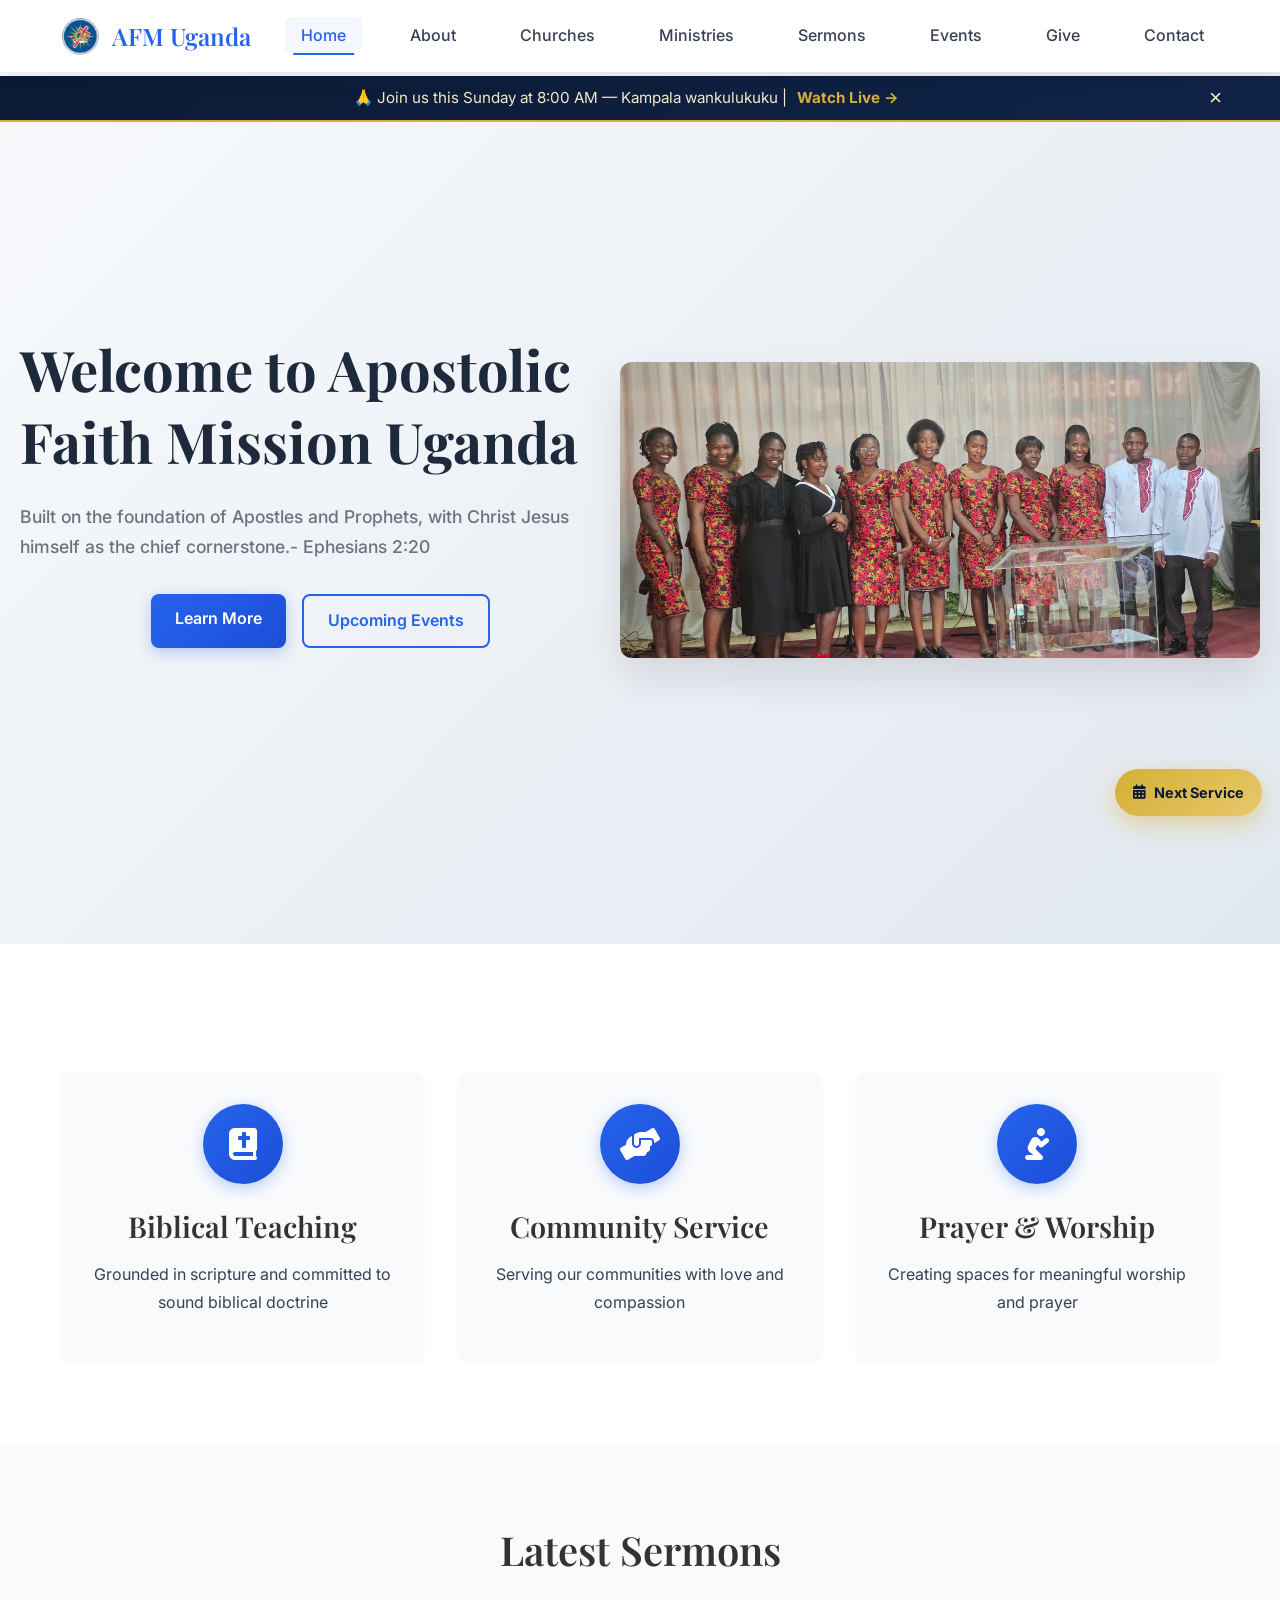
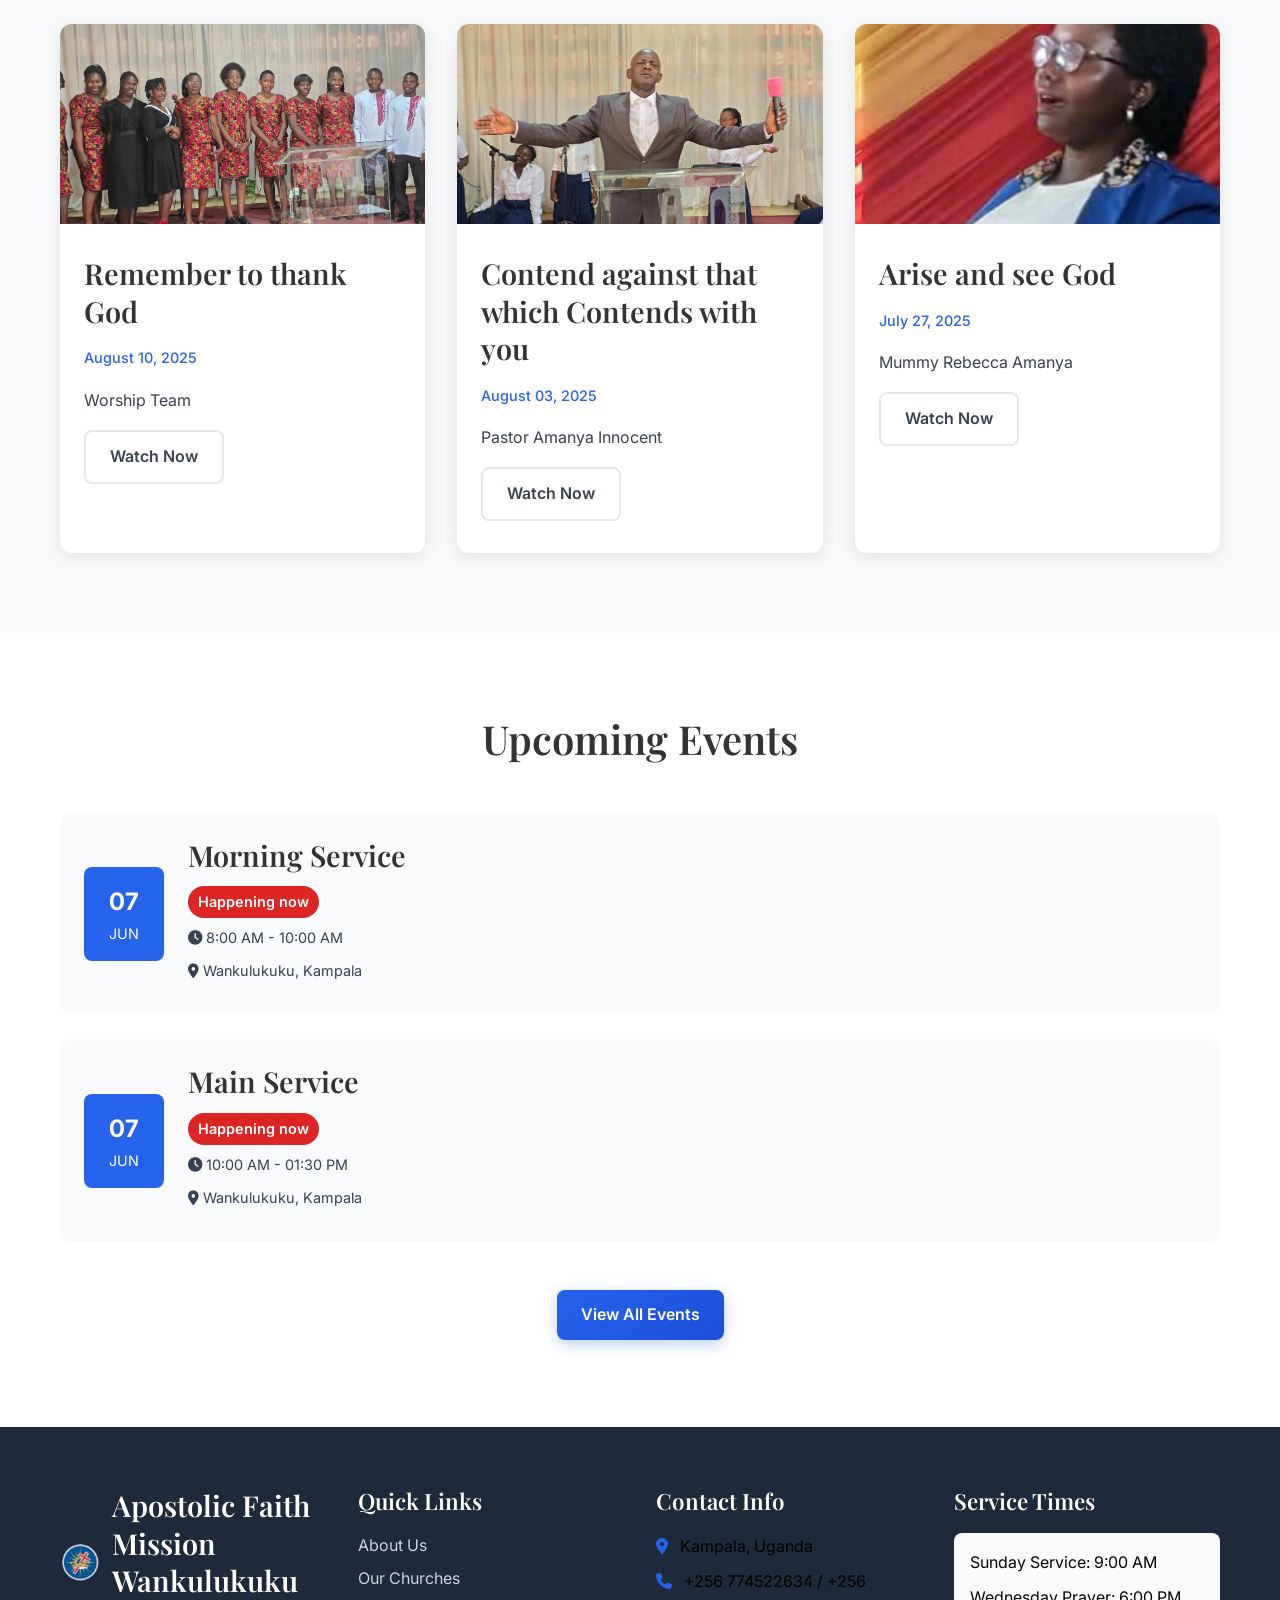
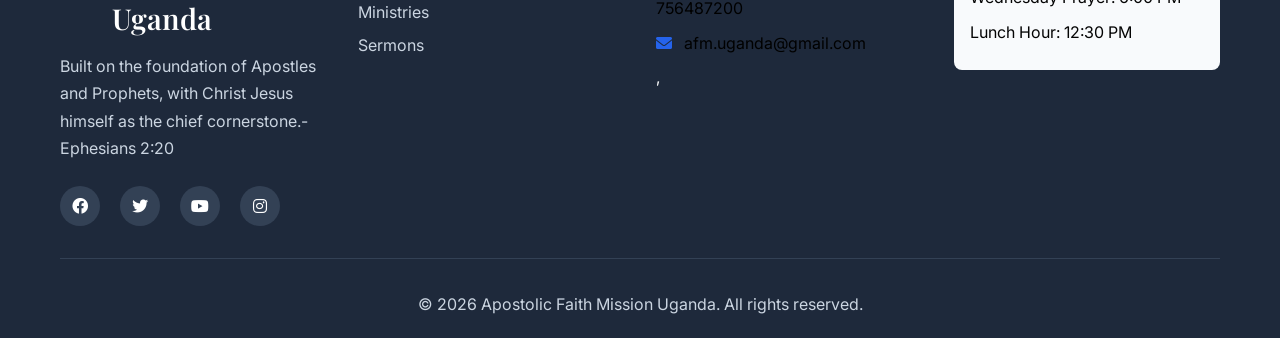
==== commit 6bb01d99: "about page changes" ====
--- a/index.html
+++ b/index.html
@@ -1,4 +1,4 @@
-<!DOCTYPE html>
+<!doctype html>
 <html lang="en">
   <head>
     <meta charset="UTF-8" />
@@ -37,10 +37,10 @@
     <!-- Navigation -->
     <nav class="navbar">
       <div class="nav-container">
-        <div class="nav-logo">
+        <a href="index.html" class="nav-logo">
           <img src="images/afm-logo.png" alt="AFM Uganda Logo" />
           <span>AFM Uganda</span>
-        </div>
+        </a>
         <ul class="nav-menu">
           <li><a href="index.html" class="active">Home</a></li>
           <li><a href="about.html">About</a></li>
@@ -84,8 +84,7 @@
         <p>
           Built on the foundation of Apostles and Prophets, with Christ Jesus
           himself as the chief cornerstone.- Ephesians 2:20
-          <!--<p>Building faith, transforming lives,
-          and spreading God's love throughout Uganda</p>-->
+         
         </p>
         <div class="hero-buttons">
           <a href="about.html" class="btn btn-primary">Learn More</a>
@@ -178,7 +177,7 @@
               <h3>Morning Service</h3>
               <p class="event-countdown" data-countdown></p>
               <p><i class="fas fa-clock"></i> 8:00 AM - 10:00 AM</p>
-              <p><i class="fas fa-map-marker-alt"></i> Main Church, Kampala</p>
+              <p><i class="fas fa-map-marker-alt"></i> Wankulukuku, Kampala</p>
             </div>
           </div>
           <div class="event-card" data-date="2026-06-07T10:00:00+03:00">
@@ -190,7 +189,7 @@
               <h3>Main Service</h3>
               <p class="event-countdown" data-countdown></p>
               <p><i class="fas fa-clock"></i> 10:00 AM - 01:30 PM</p>
-              <p><i class="fas fa-map-marker-alt"></i> All Branches</p>
+              <p><i class="fas fa-map-marker-alt"></i> Wankulukuku, Kampala</p>
             </div>
           </div>
         </div>
@@ -207,7 +206,7 @@
           <div class="footer-section">
             <div class="footer-logo">
               <img src="images/afm-logo.png" alt="AFM Uganda Logo" />
-              <h3>Apostolic Faith Mission Uganda</h3>
+              <h3>Apostolic Faith Mission Wankulukuku Uganda</h3>
             </div>
             <p class="footer-p">
               Built on the foundation of Apostles and Prophets, with Christ
@@ -234,9 +233,9 @@
             <div class="contact-info">
               <p><i class="fas fa-map-marker-alt"></i> Kampala, Uganda</p>
               <p>
-                <i class="fas fa-phone"></i> +256 744238736 / +256 791596066
+                <i class="fas fa-phone"></i> +256 774522634 / +256 756487200
               </p>
-              <p><i class="fas fa-envelope"></i> info@afmuganda.org</p>
+              <p><i class="fas fa-envelope"></i> afm.uganda@gmail.com</p>,
             </div>
           </div>
           <div class="footer-section">
--- a/css/style.css
+++ b/css/style.css
@@ -173,6 +173,9 @@
 }
 
 .nav-logo {
+  text-decoration: none;
+  color: inherit;
+  cursor: pointer;
   display: flex;
   align-items: center;
   gap: 12px;
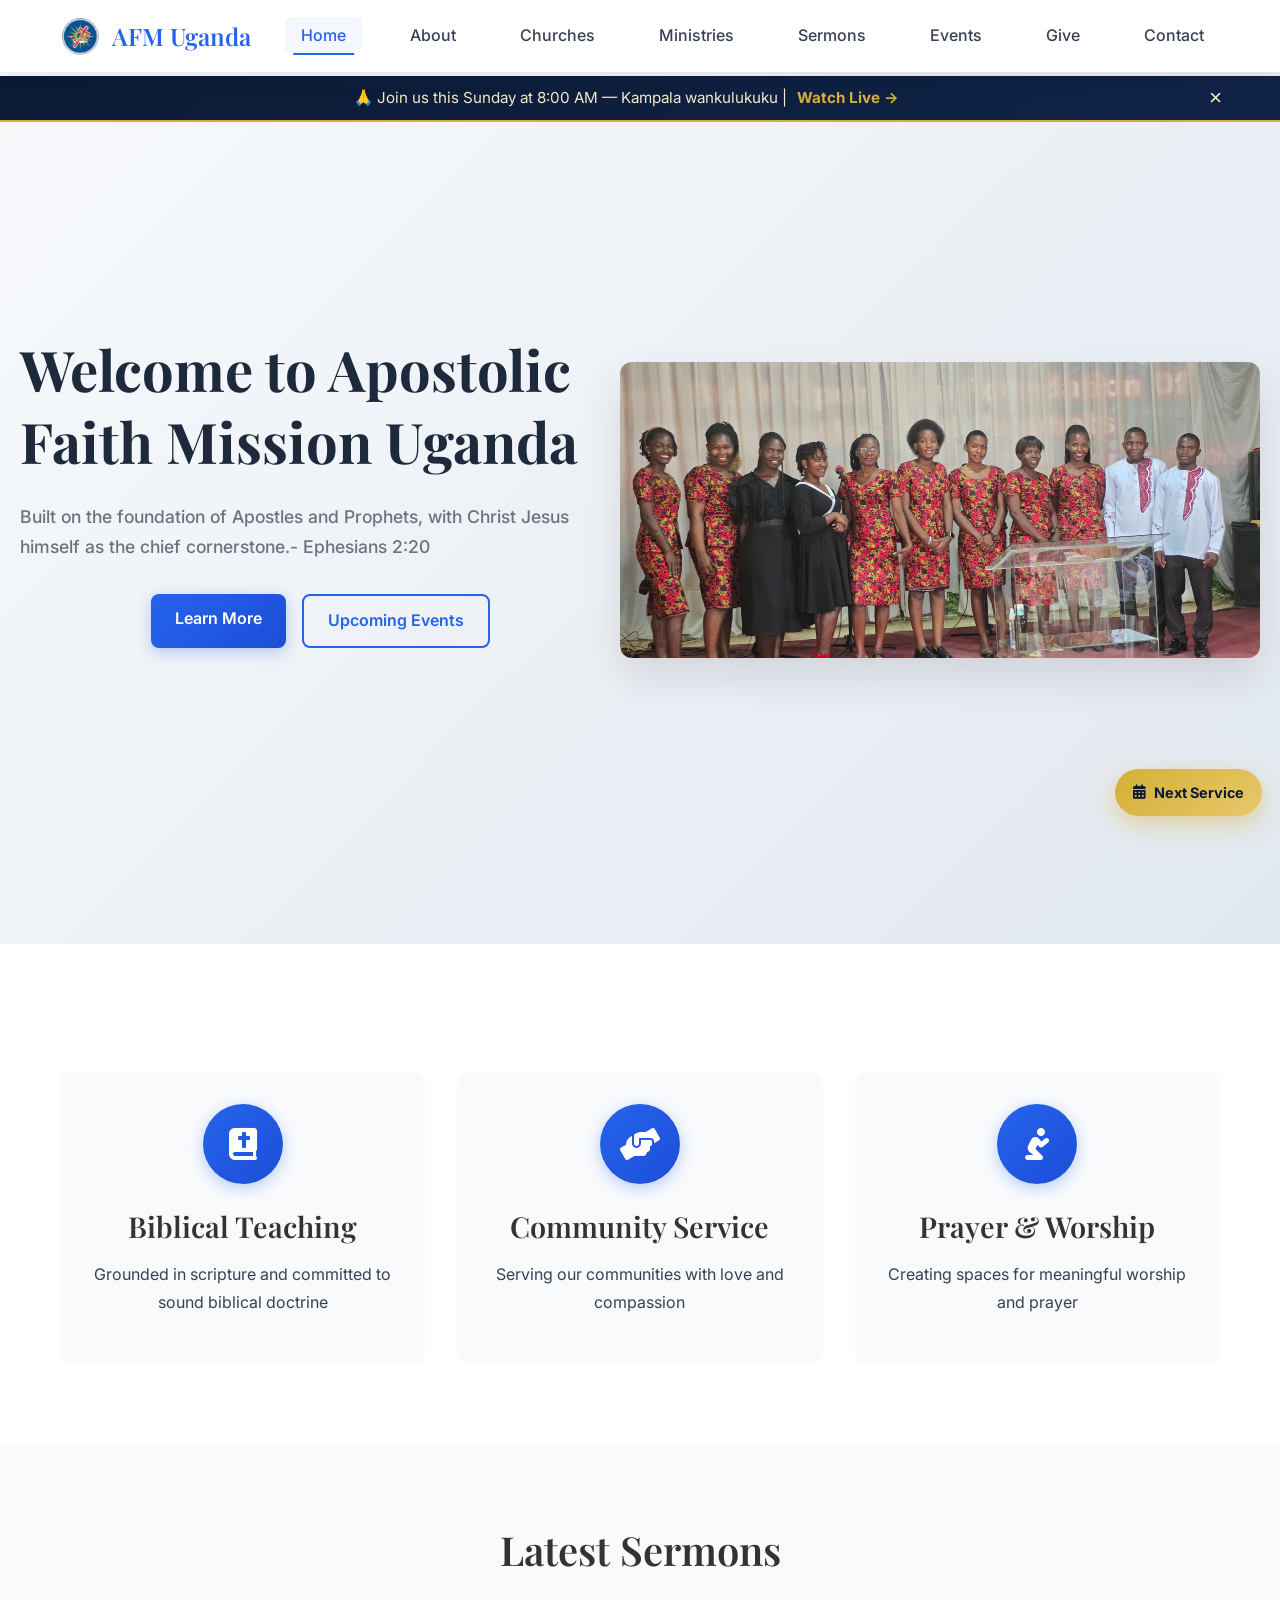
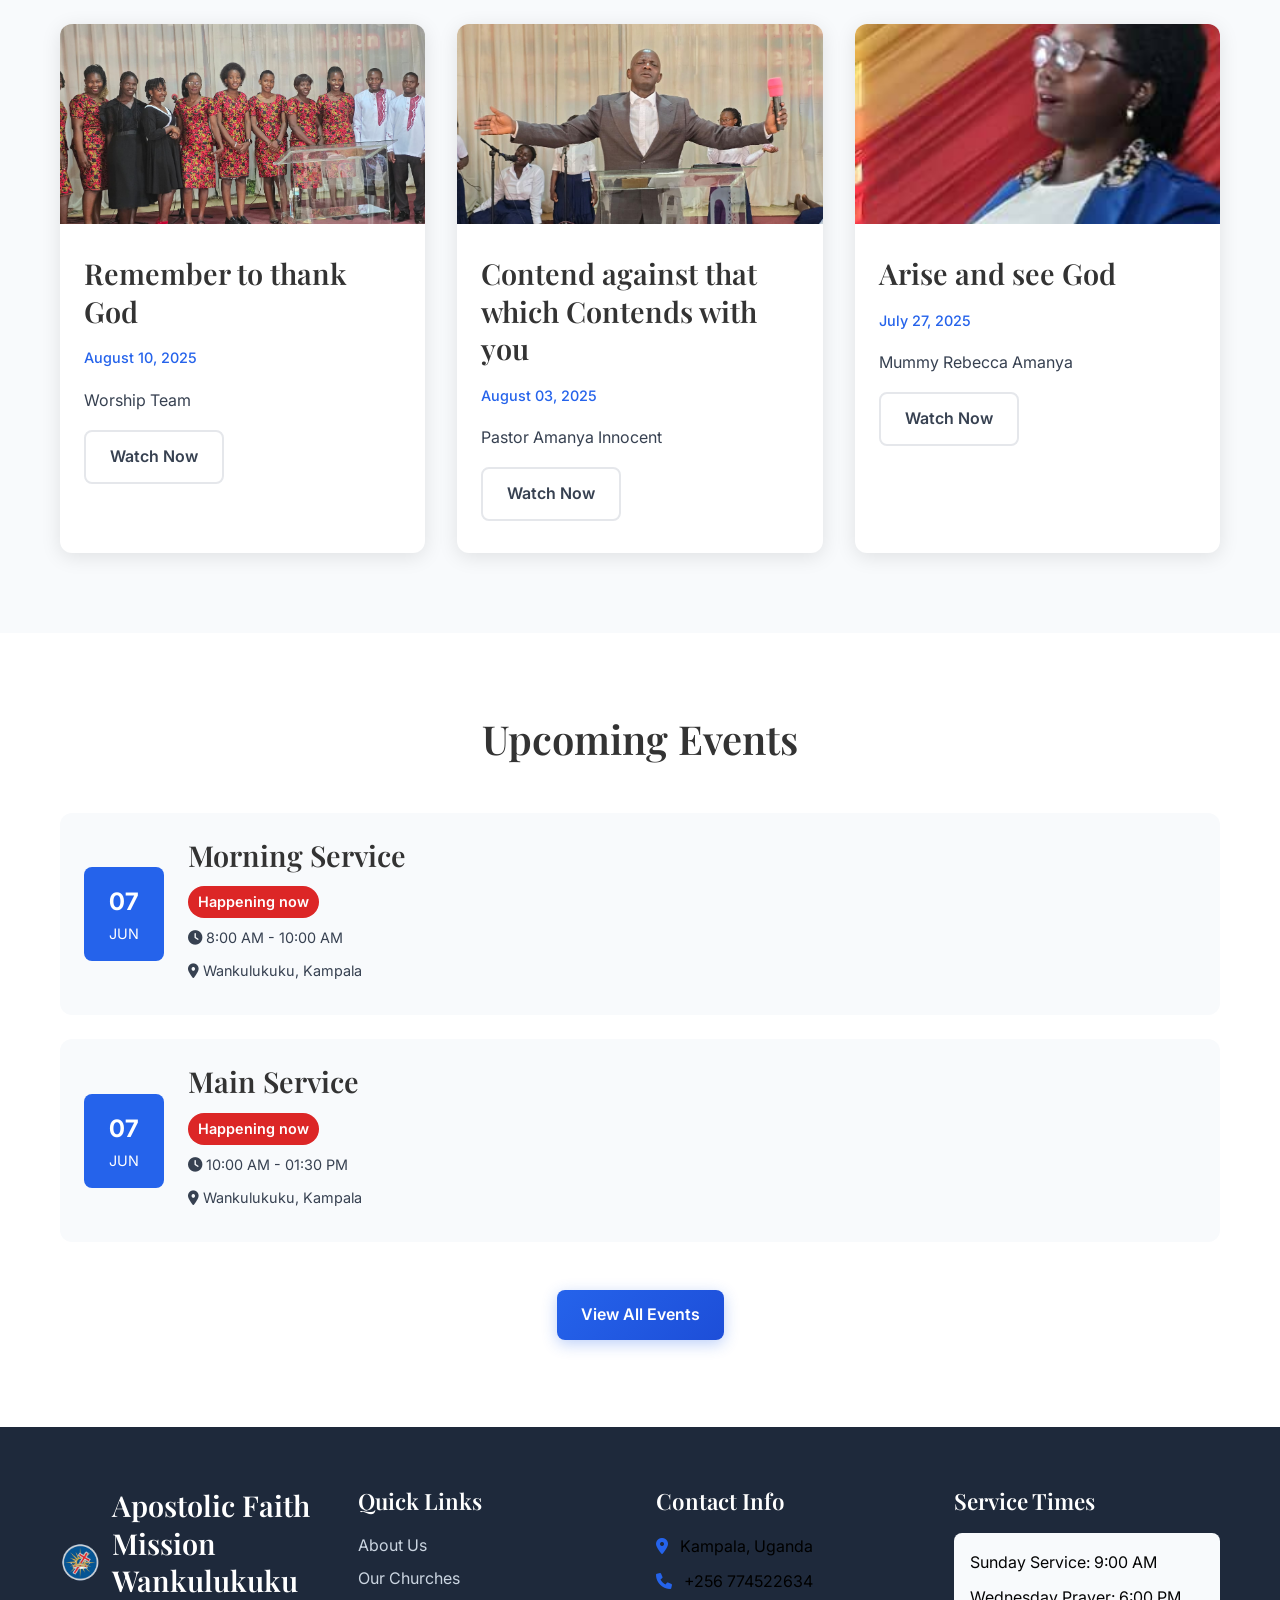
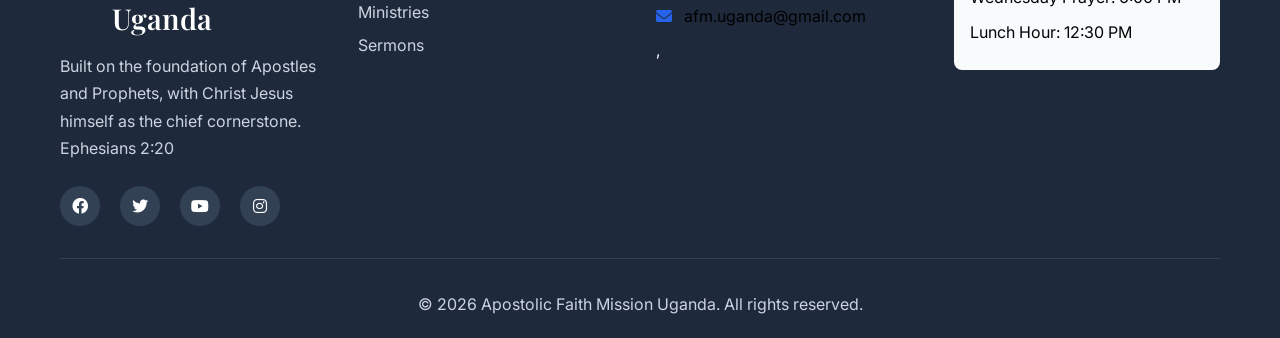
==== commit b0ee69b3: "Accesstoken" ====
--- a/index.html
+++ b/index.html
@@ -84,7 +84,6 @@
         <p>
           Built on the foundation of Apostles and Prophets, with Christ Jesus
           himself as the chief cornerstone.- Ephesians 2:20
-         
         </p>
         <div class="hero-buttons">
           <a href="about.html" class="btn btn-primary">Learn More</a>
@@ -210,10 +209,16 @@
             </div>
             <p class="footer-p">
               Built on the foundation of Apostles and Prophets, with Christ
-              Jesus himself as the chief cornerstone.- Ephesians 2:20
+              Jesus himself as the chief cornerstone.<br />
+              Ephesians 2:20
             </p>
             <div class="social-links">
-              <a href="#"><i class="fab fa-facebook"></i></a>
+              <a
+                href="https://www.facebook.com/share/18gsmJHGoh/?mibextid=wwXIfr"
+                target="_blank"
+                rel="noopener noreferrer"
+                ><i class="fab fa-facebook"></i
+              ></a>
               <a href="#"><i class="fab fa-twitter"></i></a>
               <a href="#"><i class="fab fa-youtube"></i></a>
               <a href="#"><i class="fab fa-instagram"></i></a>
@@ -232,10 +237,10 @@
             <h4>Contact Info</h4>
             <div class="contact-info">
               <p><i class="fas fa-map-marker-alt"></i> Kampala, Uganda</p>
-              <p>
-                <i class="fas fa-phone"></i> +256 774522634 / +256 756487200
-              </p>
-              <p><i class="fas fa-envelope"></i> afm.uganda@gmail.com</p>,
+              <p><i class="fas fa-phone"></i> +256 774522634</p>
+
+              <p><i class="fas fa-envelope"></i> afm.uganda@gmail.com</p>
+              ,
             </div>
           </div>
           <div class="footer-section">
@@ -255,6 +260,7 @@
         </div>
       </div>
     </footer>
+
     <script>
       document.getElementById("year").textContent = new Date().getFullYear();
     </script>
--- a/css/style.css
+++ b/css/style.css
@@ -231,6 +231,79 @@
 .nav-menu a.active {
   color: #2563eb;
   background: rgba(37, 99, 235, 0.05);
+}
+
+/* Hamburger */
+.hamburger {
+  display: none;
+  flex-direction: column;
+  cursor: pointer;
+  gap: 5px;
+}
+
+.hamburger span {
+  display: block;
+  width: 25px;
+  height: 3px;
+  background: #374151;
+  border-radius: 3px;
+  transition: all 0.3s ease;
+}
+
+.hamburger.active span:nth-child(1) {
+  transform: translateY(8px) rotate(45deg);
+}
+
+.hamburger.active span:nth-child(2) {
+  opacity: 0;
+}
+
+.hamburger.active span:nth-child(3) {
+  transform: translateY(-8px) rotate(-45deg);
+}
+
+/* Mobile */
+@media (max-width: 968px) {
+  .hamburger {
+    display: flex;
+  }
+
+  .nav-menu {
+    position: fixed;
+    top: 70px;
+    left: 0;
+    width: 100%;
+    background: rgba(255, 255, 255, 0.98);
+    flex-direction: column;
+    align-items: center;
+    gap: 0;
+    padding: 0;
+    max-height: 0;
+    overflow-y: auto;
+    transition: max-height 0.3s ease, padding 0.3s ease;
+    box-shadow: 0 10px 20px rgba(0, 0, 0, 0.1);
+  }
+
+  .nav-menu.active {
+    max-height: 250px;
+    padding: 0.5rem 0;
+  }
+
+  .nav-menu li {
+    width: 100%;
+    text-align: center;
+  }
+
+  .nav-menu a {
+    display: block;
+    padding: 0.85rem 1rem;
+    border-radius: 0;
+    border-bottom: 1px solid rgba(0, 0, 0, 0.05);
+  }
+
+  .nav-menu a::after {
+    display: none;
+  }
 }
 
 .hamburger {
@@ -1582,6 +1655,15 @@
   color: #666;
   margin-bottom: 0;
 }
+.contact-text a {
+  color: inherit;        /* keeps your existing text color */
+  text-decoration: none; /* removes underline */
+  cursor: pointer;
+}
+
+.contact-text a:hover {
+  text-decoration: underline; /* optional: underline on hover */
+}
 
 .social-links h4 {
   margin-bottom: 1rem;
@@ -1598,7 +1680,7 @@
   justify-content: center;
   width: 45px;
   height: 45px;
-  background: #f3f4f6;
+  background: #abb0b7;
   border-radius: 50%;
   margin: 0 0.5rem;
   color: #6b7280;
@@ -1764,6 +1846,7 @@
   margin-bottom: 1rem;
 }
 
+/* Map Section */
 .map-section {
   padding: 80px 20px;
 }
@@ -1774,7 +1857,7 @@
 }
 
 .map-container {
-  max-width: 800px;
+  max-width: 900px;
   margin: 0 auto;
 }
 
@@ -1782,24 +1865,63 @@
   background: #f8fafc;
   border: 2px dashed #d1d5db;
   border-radius: 12px;
-  padding: 4rem 2rem;
+  padding: 1.5rem;
   text-align: center;
   color: #666;
 }
 
 .map-placeholder i {
-  font-size: 4rem;
+  font-size: 2.5rem;
   color: #2563eb;
-  margin-bottom: 1rem;
+  margin-bottom: 0.75rem;
+  display: block;
 }
 
 .map-placeholder p {
-  margin-bottom: 1rem;
+  margin-bottom: 0.75rem;
 }
 
 .map-note {
   font-size: 0.9rem;
   color: #666;
+  margin-top: 0.75rem;
+}
+
+.map-wrapper {
+  position: relative;
+  width: 100%;
+  padding-bottom: 56.25%; /* 16:9 aspect ratio */
+  height: 0;
+  overflow: hidden;
+  border-radius: 8px;
+}
+
+.map-wrapper iframe {
+  position: absolute;
+  top: 0;
+  left: 0;
+  width: 100%;
+  height: 100%;
+  border: 0;
+}
+
+/* Mobile */
+@media (max-width: 768px) {
+  .map-section {
+    padding: 50px 15px;
+  }
+
+  .map-placeholder {
+    padding: 1rem;
+  }
+
+  .map-placeholder i {
+    font-size: 2rem;
+  }
+
+  .map-wrapper {
+    padding-bottom: 75%; /* taller on mobile for better visibility */
+  }
 }
 
 /* Footer */
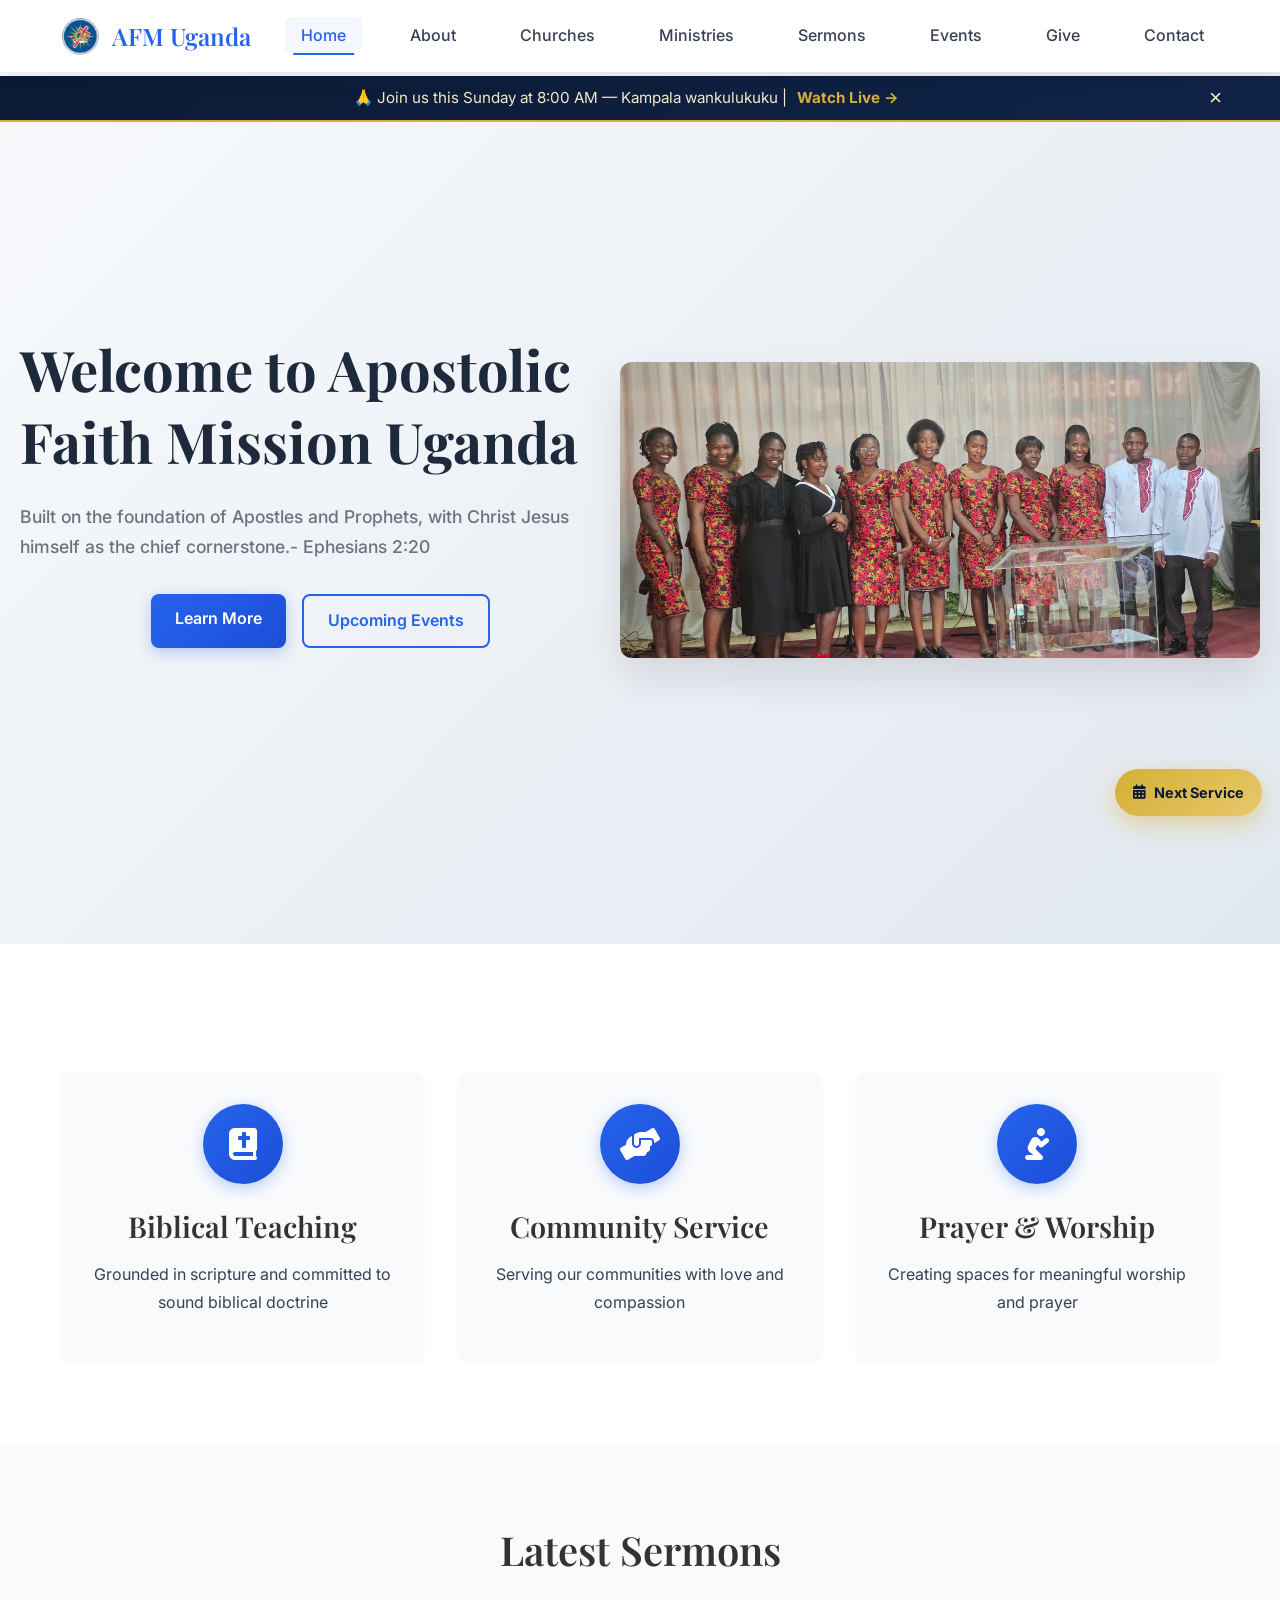
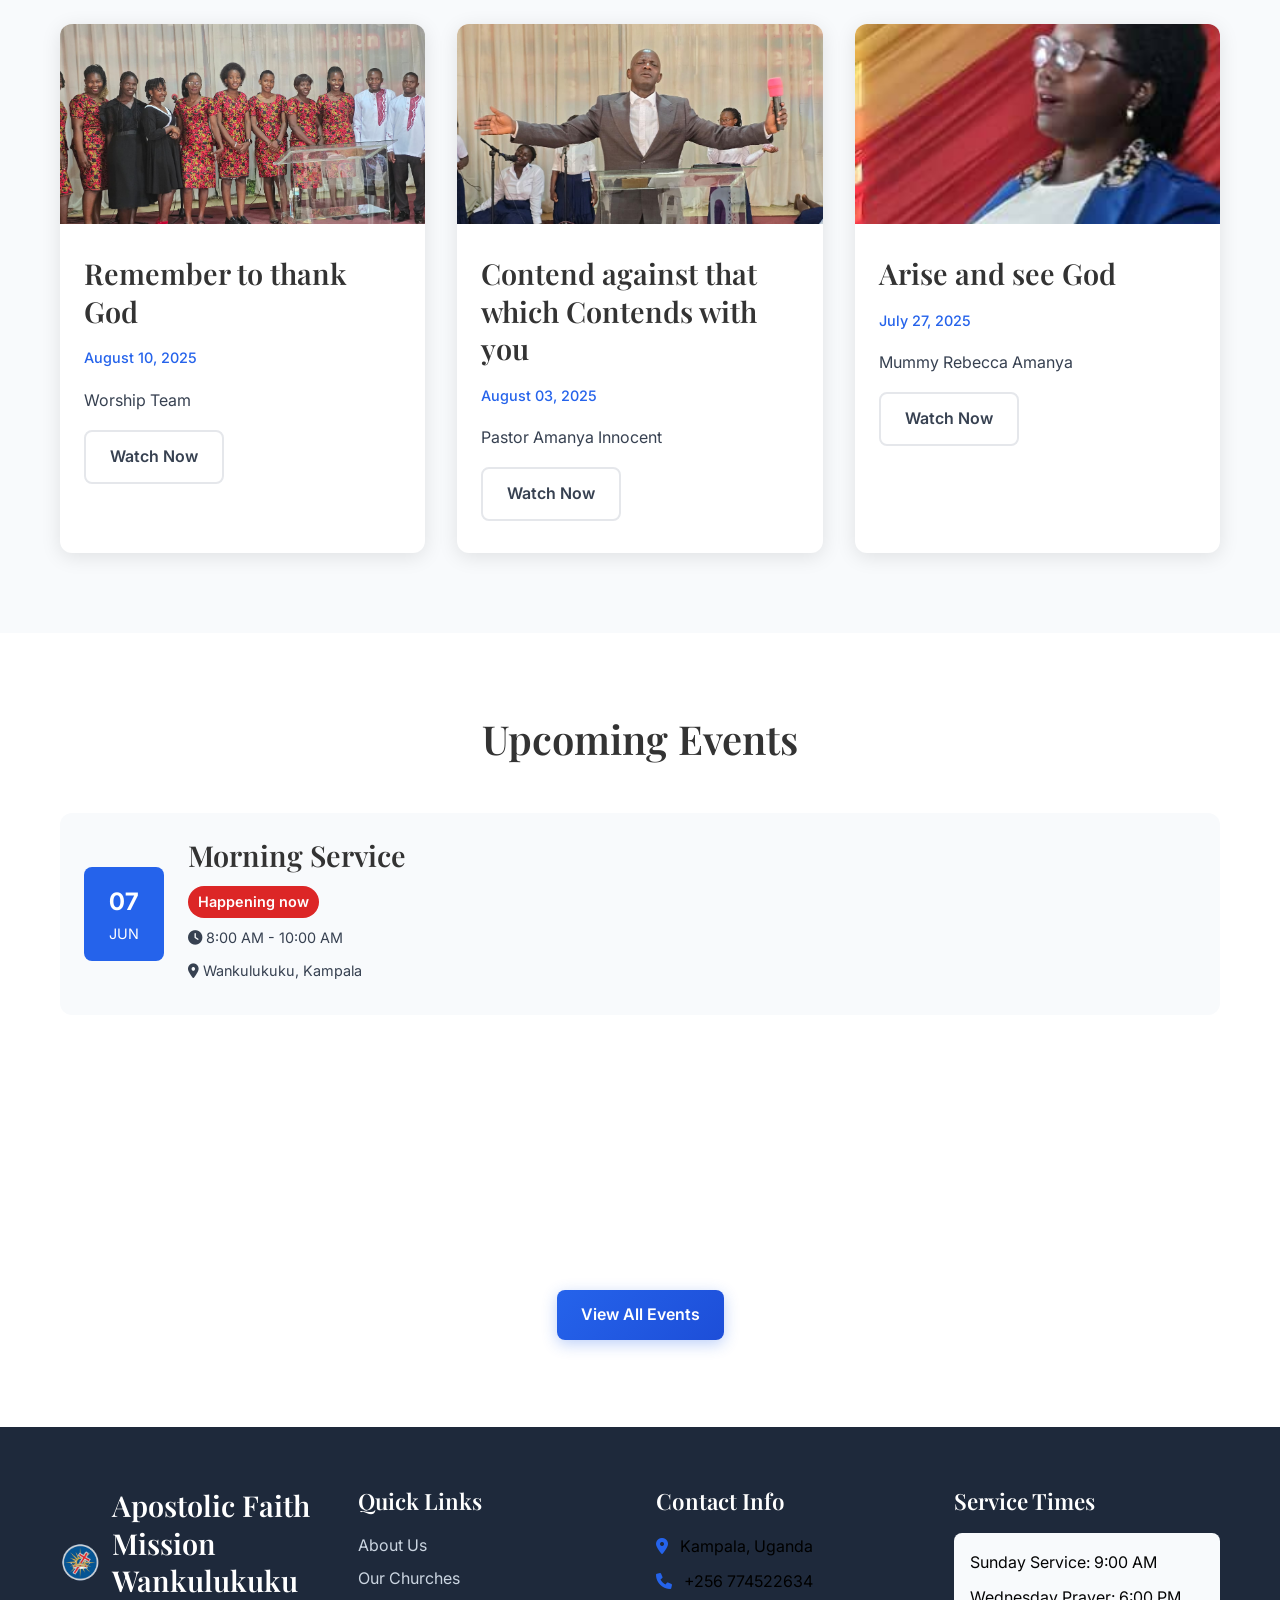
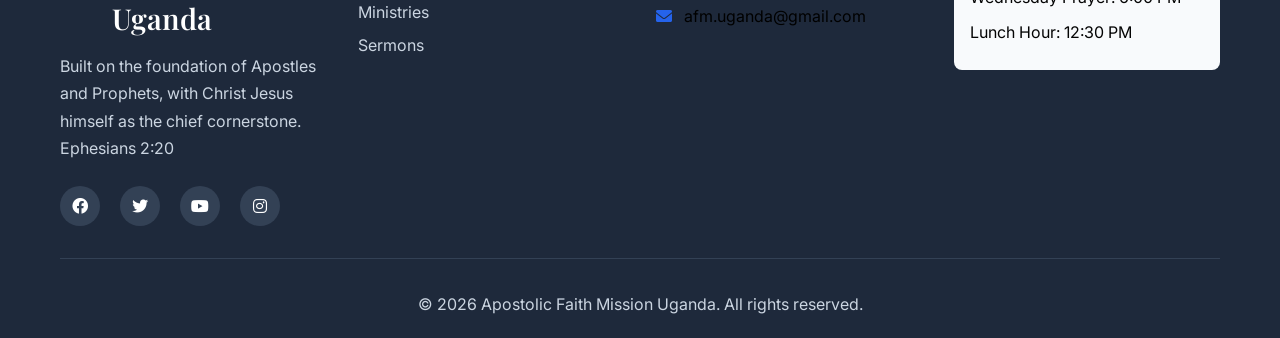
==== commit b4095076: "Finalized" ====
--- a/index.html
+++ b/index.html
@@ -240,7 +240,7 @@
               <p><i class="fas fa-phone"></i> +256 774522634</p>
 
               <p><i class="fas fa-envelope"></i> afm.uganda@gmail.com</p>
-              ,
+              
             </div>
           </div>
           <div class="footer-section">
--- a/css/style.css
+++ b/css/style.css
@@ -280,7 +280,9 @@
     padding: 0;
     max-height: 0;
     overflow-y: auto;
-    transition: max-height 0.3s ease, padding 0.3s ease;
+    transition:
+      max-height 0.3s ease,
+      padding 0.3s ease;
     box-shadow: 0 10px 20px rgba(0, 0, 0, 0.1);
   }
 
@@ -378,7 +380,10 @@
   border-radius: 12px;
   box-shadow: 0 20px 40px rgba(0, 0, 0, 0.1);
 
-  transition: transform 0.3s ease, filter 0.3s ease, box-shadow 0.3s ease;
+  transition:
+    transform 0.3s ease,
+    filter 0.3s ease,
+    box-shadow 0.3s ease;
   cursor: pointer;
 }
 
@@ -1221,6 +1226,8 @@
   object-fit: cover;
 }
 
+
+
 .featured-event-content {
   padding: 2rem;
 }
@@ -1631,7 +1638,10 @@
   justify-content: center;
   margin-right: 1rem;
 
-  transition: transform 0.3s ease, box-shadow 0.3s ease, filter 0.3s ease;
+  transition:
+    transform 0.3s ease,
+    box-shadow 0.3s ease,
+    filter 0.3s ease;
   cursor: pointer;
 }
 
@@ -1656,7 +1666,7 @@
   margin-bottom: 0;
 }
 .contact-text a {
-  color: inherit;        /* keeps your existing text color */
+  color: inherit; /* keeps your existing text color */
   text-decoration: none; /* removes underline */
   cursor: pointer;
 }
@@ -2497,8 +2507,14 @@
   animation: slideDownBar 0.4s ease;
 }
 @keyframes slideDownBar {
-  from { transform: translateY(-100%); opacity: 0; }
-  to { transform: translateY(0); opacity: 1; }
+  from {
+    transform: translateY(-100%);
+    opacity: 0;
+  }
+  to {
+    transform: translateY(0);
+    opacity: 1;
+  }
 }
 .announcement-inner {
   max-width: 1200px;
@@ -2508,7 +2524,9 @@
   text-align: center;
   font-size: 0.95rem;
 }
-.announcement-text { color: #f5e9c6; }
+.announcement-text {
+  color: #f5e9c6;
+}
 .announcement-text a {
   color: var(--afm-gold);
   font-weight: 700;
@@ -2517,7 +2535,9 @@
   border-bottom: 1px solid transparent;
   transition: border-color 0.2s ease;
 }
-.announcement-text a:hover { border-bottom-color: var(--afm-gold); }
+.announcement-text a:hover {
+  border-bottom-color: var(--afm-gold);
+}
 .announcement-close {
   position: absolute;
   right: 12px;
@@ -2533,8 +2553,12 @@
   border-radius: 4px;
   transition: background 0.2s ease;
 }
-.announcement-close:hover { background: rgba(255,255,255,0.1); }
-body.has-announcement { padding-top: 44px; }
+.announcement-close:hover {
+  background: rgba(255, 255, 255, 0.1);
+}
+body.has-announcement {
+  padding-top: 44px;
+}
 
 /* Live section (sermons page) */
 .live-section {
@@ -2561,14 +2585,25 @@
   background: #000;
   border-radius: 14px;
   overflow: hidden;
-  box-shadow: 0 0 0 1px rgba(212, 175, 55, 0.4),
+  box-shadow:
+    0 0 0 1px rgba(212, 175, 55, 0.4),
     0 10px 40px rgba(212, 175, 55, 0.25),
     0 0 60px rgba(212, 175, 55, 0.15);
   animation: glowGold 3s ease-in-out infinite alternate;
 }
 @keyframes glowGold {
-  from { box-shadow: 0 0 0 1px rgba(212,175,55,0.4), 0 10px 40px rgba(212,175,55,0.2), 0 0 50px rgba(212,175,55,0.1); }
-  to   { box-shadow: 0 0 0 1px rgba(212,175,55,0.6), 0 14px 50px rgba(212,175,55,0.35), 0 0 80px rgba(212,175,55,0.25); }
+  from {
+    box-shadow:
+      0 0 0 1px rgba(212, 175, 55, 0.4),
+      0 10px 40px rgba(212, 175, 55, 0.2),
+      0 0 50px rgba(212, 175, 55, 0.1);
+  }
+  to {
+    box-shadow:
+      0 0 0 1px rgba(212, 175, 55, 0.6),
+      0 14px 50px rgba(212, 175, 55, 0.35),
+      0 0 80px rgba(212, 175, 55, 0.25);
+  }
 }
 .live-video-ratio {
   position: relative;
@@ -2607,8 +2642,17 @@
   animation: livePulse 1.2s ease-in-out infinite;
 }
 @keyframes livePulse {
-  0%, 100% { opacity: 1; transform: scale(1); box-shadow: 0 0 0 0 rgba(255,255,255,0.7); }
-  50% { opacity: 0.6; transform: scale(1.3); box-shadow: 0 0 0 6px rgba(255,255,255,0); }
+  0%,
+  100% {
+    opacity: 1;
+    transform: scale(1);
+    box-shadow: 0 0 0 0 rgba(255, 255, 255, 0.7);
+  }
+  50% {
+    opacity: 0.6;
+    transform: scale(1.3);
+    box-shadow: 0 0 0 6px rgba(255, 255, 255, 0);
+  }
 }
 .live-meta {
   text-align: center;
@@ -2667,7 +2711,9 @@
   color: #6b7280;
   margin-bottom: 1.5rem;
 }
-.live-offline-sub strong { color: var(--afm-navy); }
+.live-offline-sub strong {
+  color: var(--afm-navy);
+}
 .countdown {
   display: grid;
   grid-template-columns: repeat(4, 1fr);
@@ -2698,7 +2744,9 @@
   letter-spacing: 1.5px;
   color: #cbd5e1;
 }
-.live-scroll-btn { margin-top: 0.5rem; }
+.live-scroll-btn {
+  margin-top: 0.5rem;
+}
 
 /* Sermon search */
 .sermon-search-wrapper {
@@ -2721,7 +2769,9 @@
   background: #fff;
   font-family: inherit;
   font-size: 0.95rem;
-  transition: border-color 0.2s ease, box-shadow 0.2s ease;
+  transition:
+    border-color 0.2s ease,
+    box-shadow 0.2s ease;
 }
 #sermonSearch:focus {
   outline: none;
@@ -2731,7 +2781,9 @@
 
 /* Sermon card fade/slide on filter+search */
 .sermon-card {
-  transition: opacity 0.35s ease, transform 0.35s ease;
+  transition:
+    opacity 0.35s ease,
+    transform 0.35s ease;
 }
 .sermon-card-hidden {
   opacity: 0;
@@ -2768,7 +2820,9 @@
   border-radius: 999px;
   margin: 4px 0 8px;
 }
-.event-countdown:empty { display: none; }
+.event-countdown:empty {
+  display: none;
+}
 .event-countdown-live {
   background: #dc2626;
   color: #fff;
@@ -2792,7 +2846,10 @@
   color: var(--afm-navy);
   background: linear-gradient(135deg, var(--afm-gold), var(--afm-gold-soft));
   box-shadow: 0 8px 24px rgba(212, 175, 55, 0.45);
-  transition: transform 0.25s ease, opacity 0.25s ease, box-shadow 0.25s ease;
+  transition:
+    transform 0.25s ease,
+    opacity 0.25s ease,
+    box-shadow 0.25s ease;
 }
 .sticky-live-btn:hover {
   transform: translateY(-3px);
@@ -2818,7 +2875,11 @@
 
 /* Back-to-top gold accent override */
 .back-to-top {
-  background: linear-gradient(135deg, var(--afm-gold), var(--afm-gold-soft)) !important;
+  background: linear-gradient(
+    135deg,
+    var(--afm-gold),
+    var(--afm-gold-soft)
+  ) !important;
   color: var(--afm-navy) !important;
   box-shadow: 0 8px 24px rgba(212, 175, 55, 0.4) !important;
 }
@@ -2829,10 +2890,27 @@
 
 /* Mobile tuning */
 @media (max-width: 640px) {
-  .announcement-inner { font-size: 0.85rem; padding-right: 40px; }
-  body.has-announcement { padding-top: 56px; }
-  .countdown-value { font-size: 1.4rem; }
-  .countdown-label { font-size: 0.6rem; letter-spacing: 1px; }
-  .live-heading { font-size: 1.75rem; }
-  .sticky-live-btn { right: 12px; bottom: 76px; padding: 10px 14px; font-size: 0.82rem; }
-}
+  .announcement-inner {
+    font-size: 0.85rem;
+    padding-right: 40px;
+  }
+  body.has-announcement {
+    padding-top: 56px;
+  }
+  .countdown-value {
+    font-size: 1.4rem;
+  }
+  .countdown-label {
+    font-size: 0.6rem;
+    letter-spacing: 1px;
+  }
+  .live-heading {
+    font-size: 1.75rem;
+  }
+  .sticky-live-btn {
+    right: 12px;
+    bottom: 76px;
+    padding: 10px 14px;
+    font-size: 0.82rem;
+  }
+}
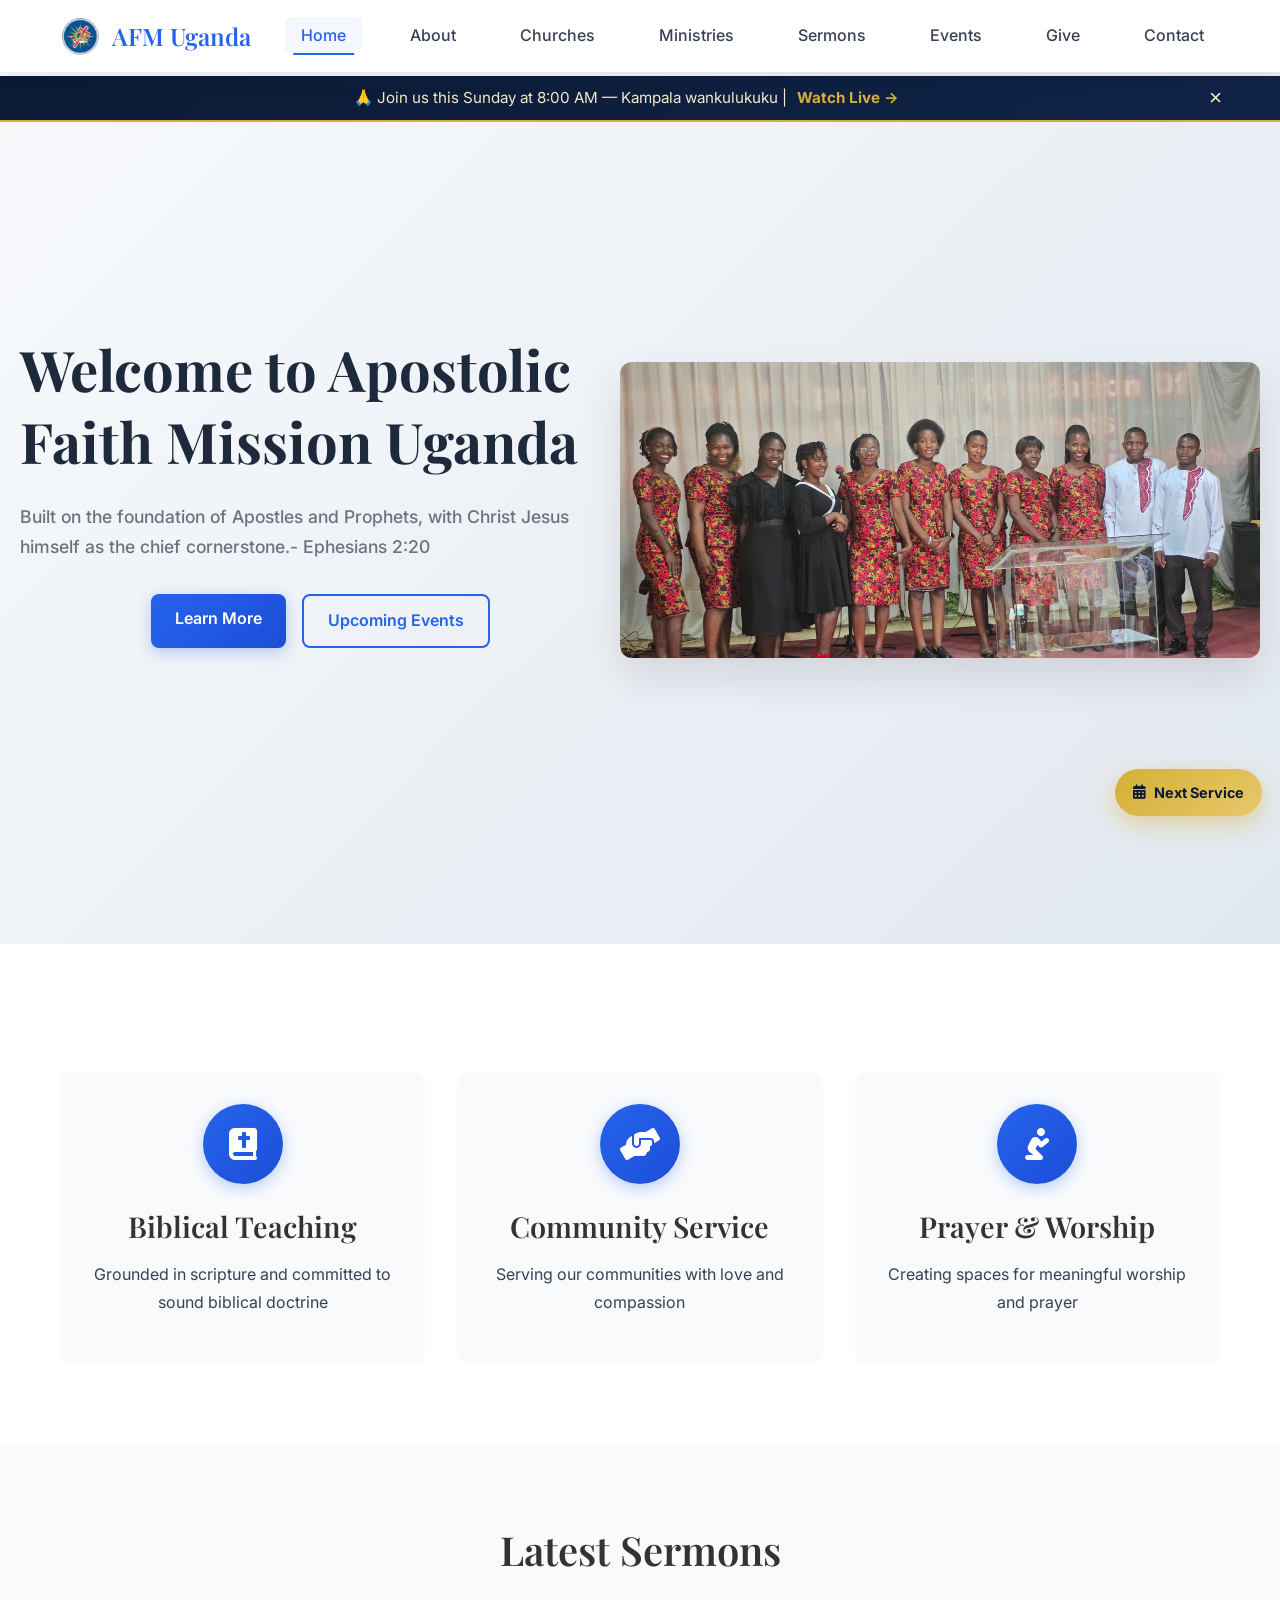
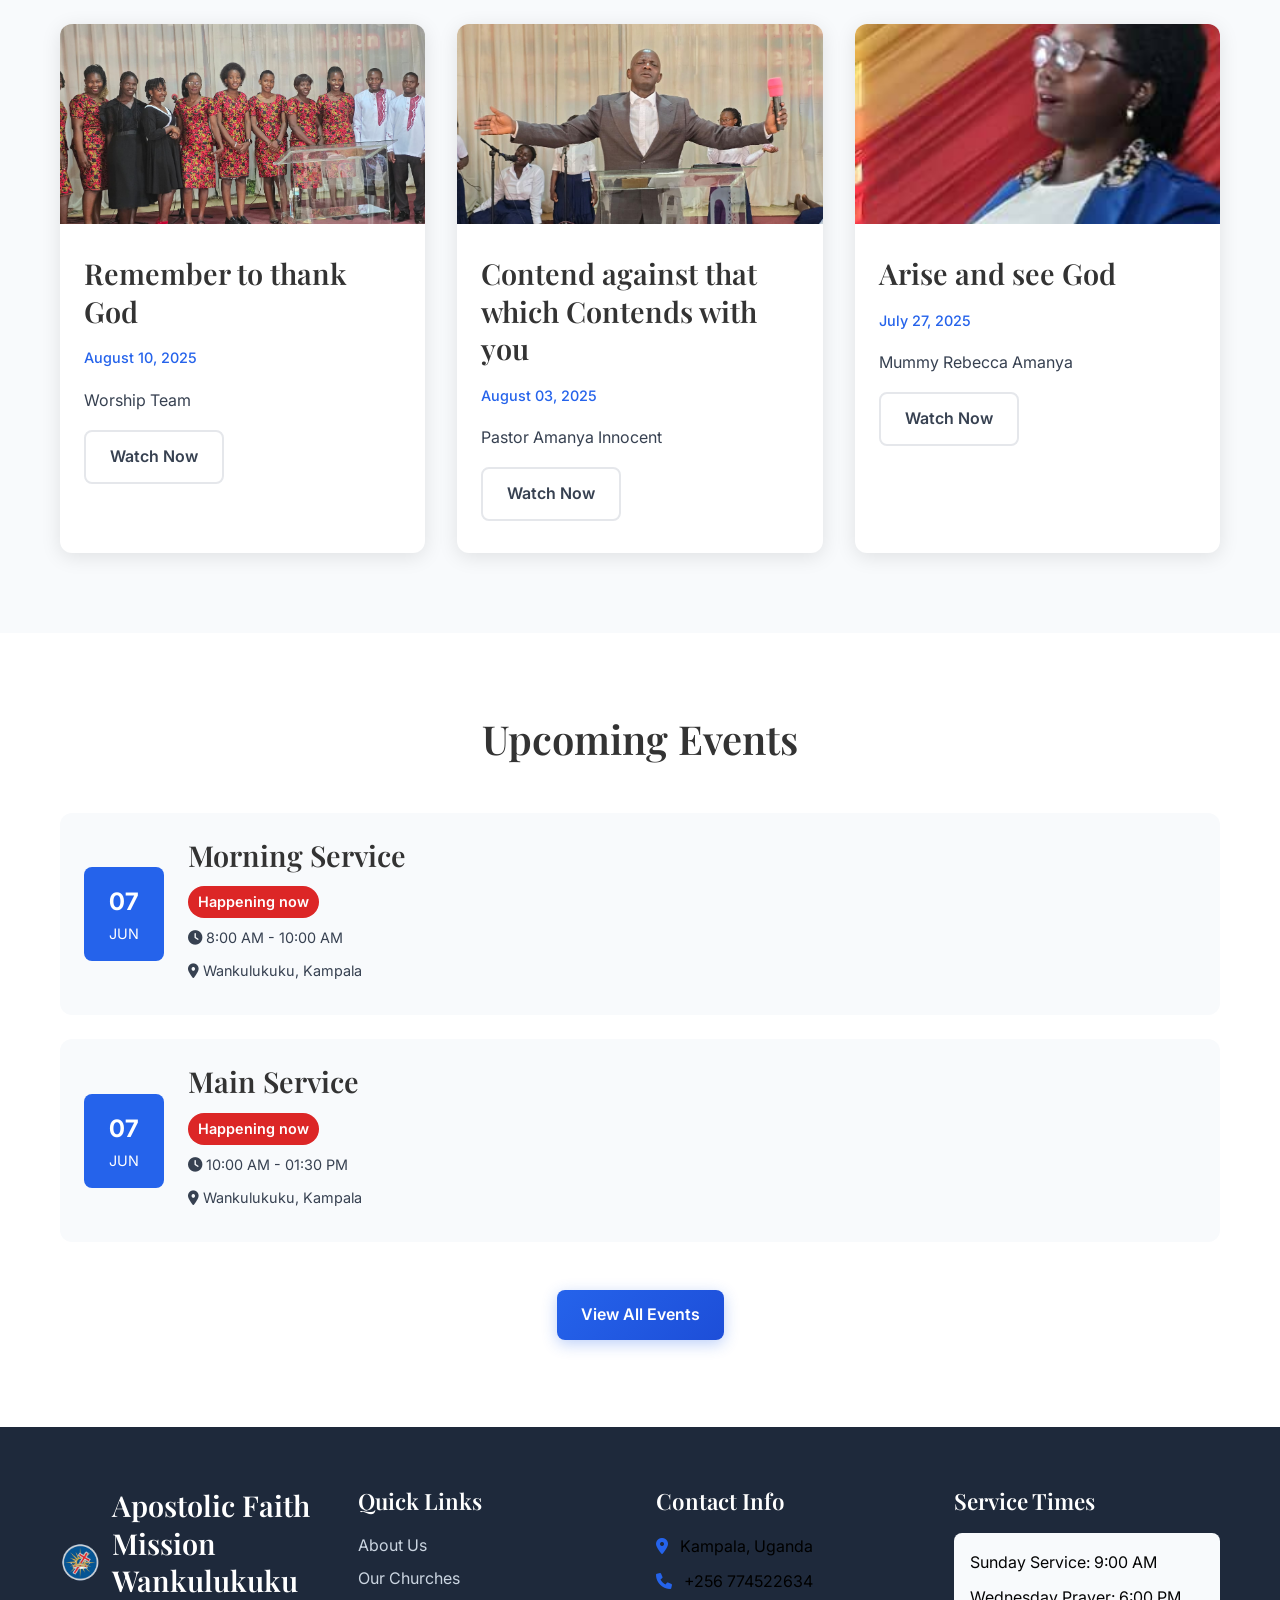
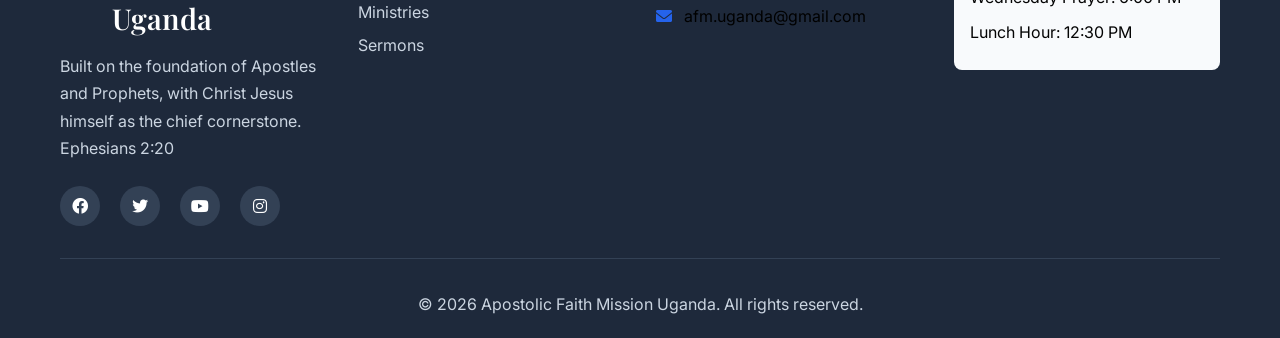
==== commit c79dc00c: "Finalz" ====
--- a/index.html
+++ b/index.html
@@ -141,7 +141,7 @@
             </div>
           </div>
           <div class="sermon-card">
-            <img src="/images/pramnay.jpg" alt="Sermon" />
+            <img src="images/pramnay.jpg" alt="Sermon" />
             <div class="sermon-content">
               <h3>Contend against that which Contends with you</h3>
               <p class="sermon-date">August 03, 2025</p>
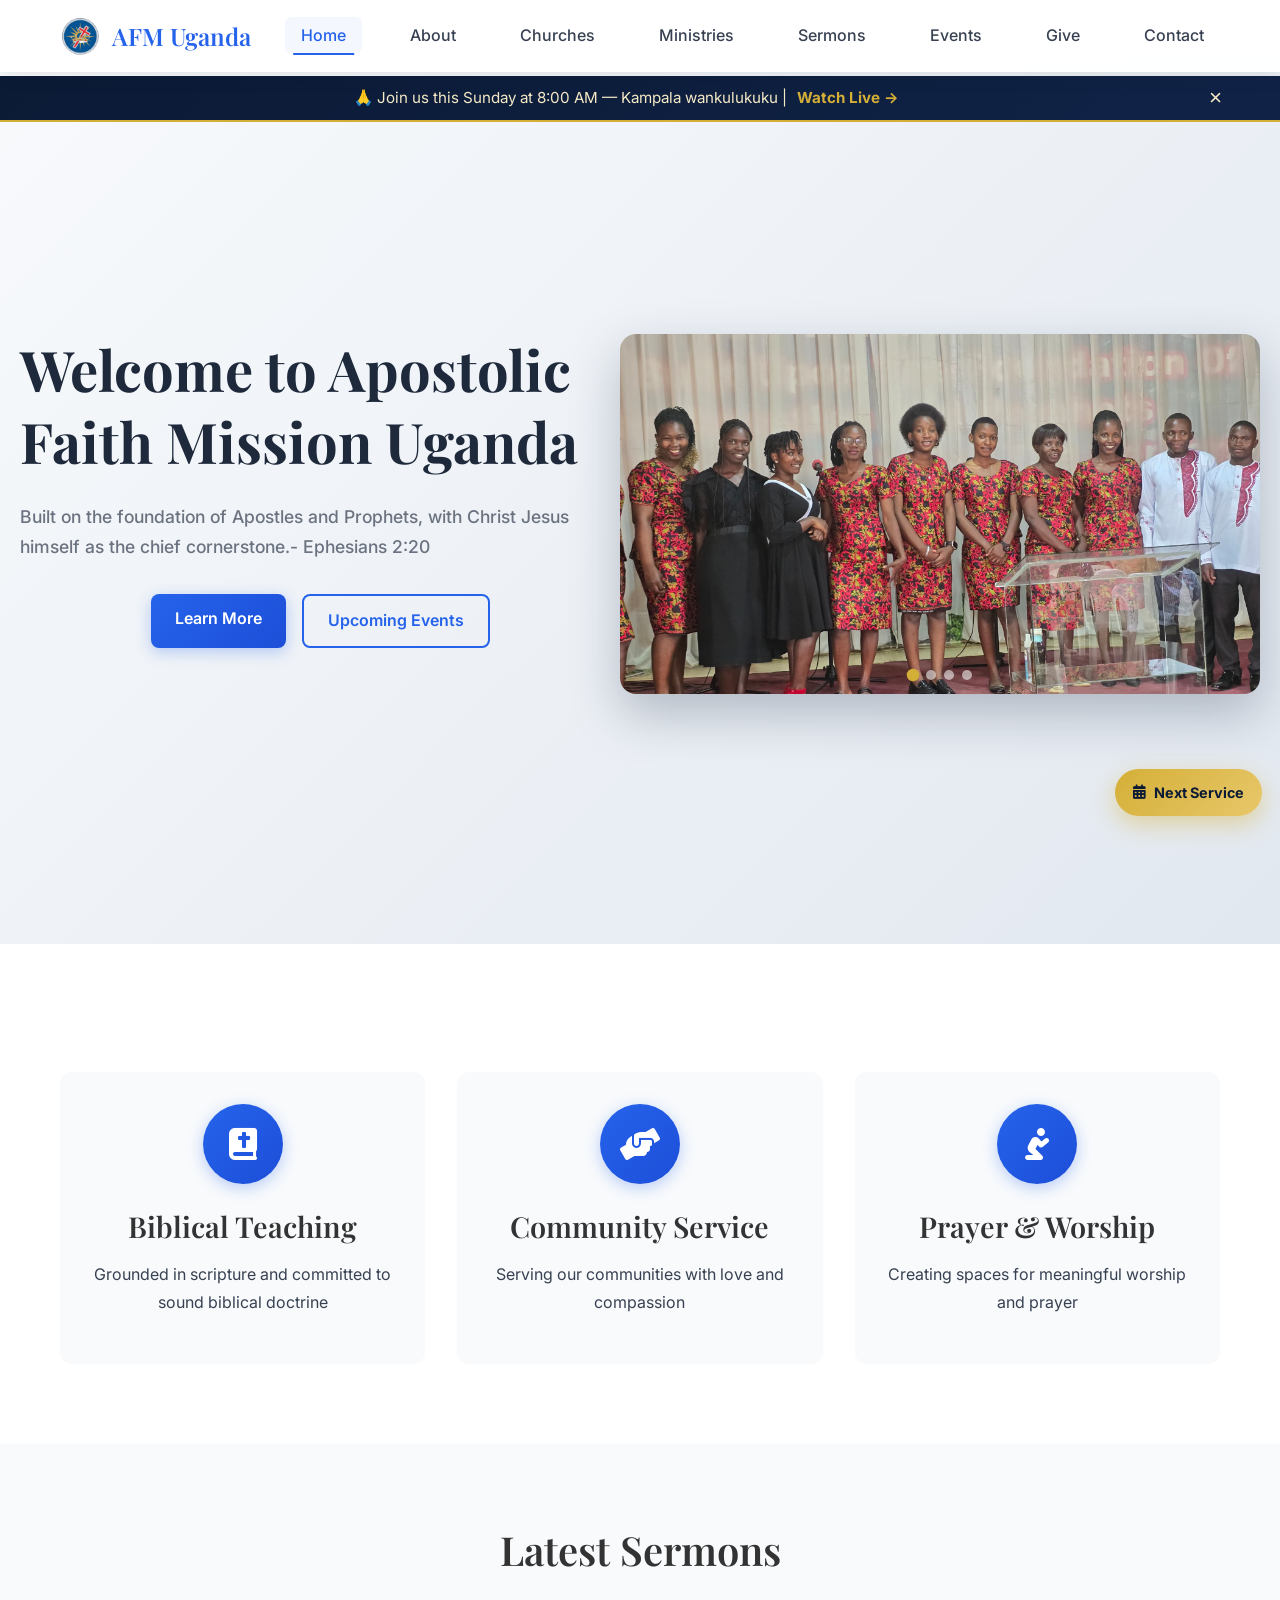
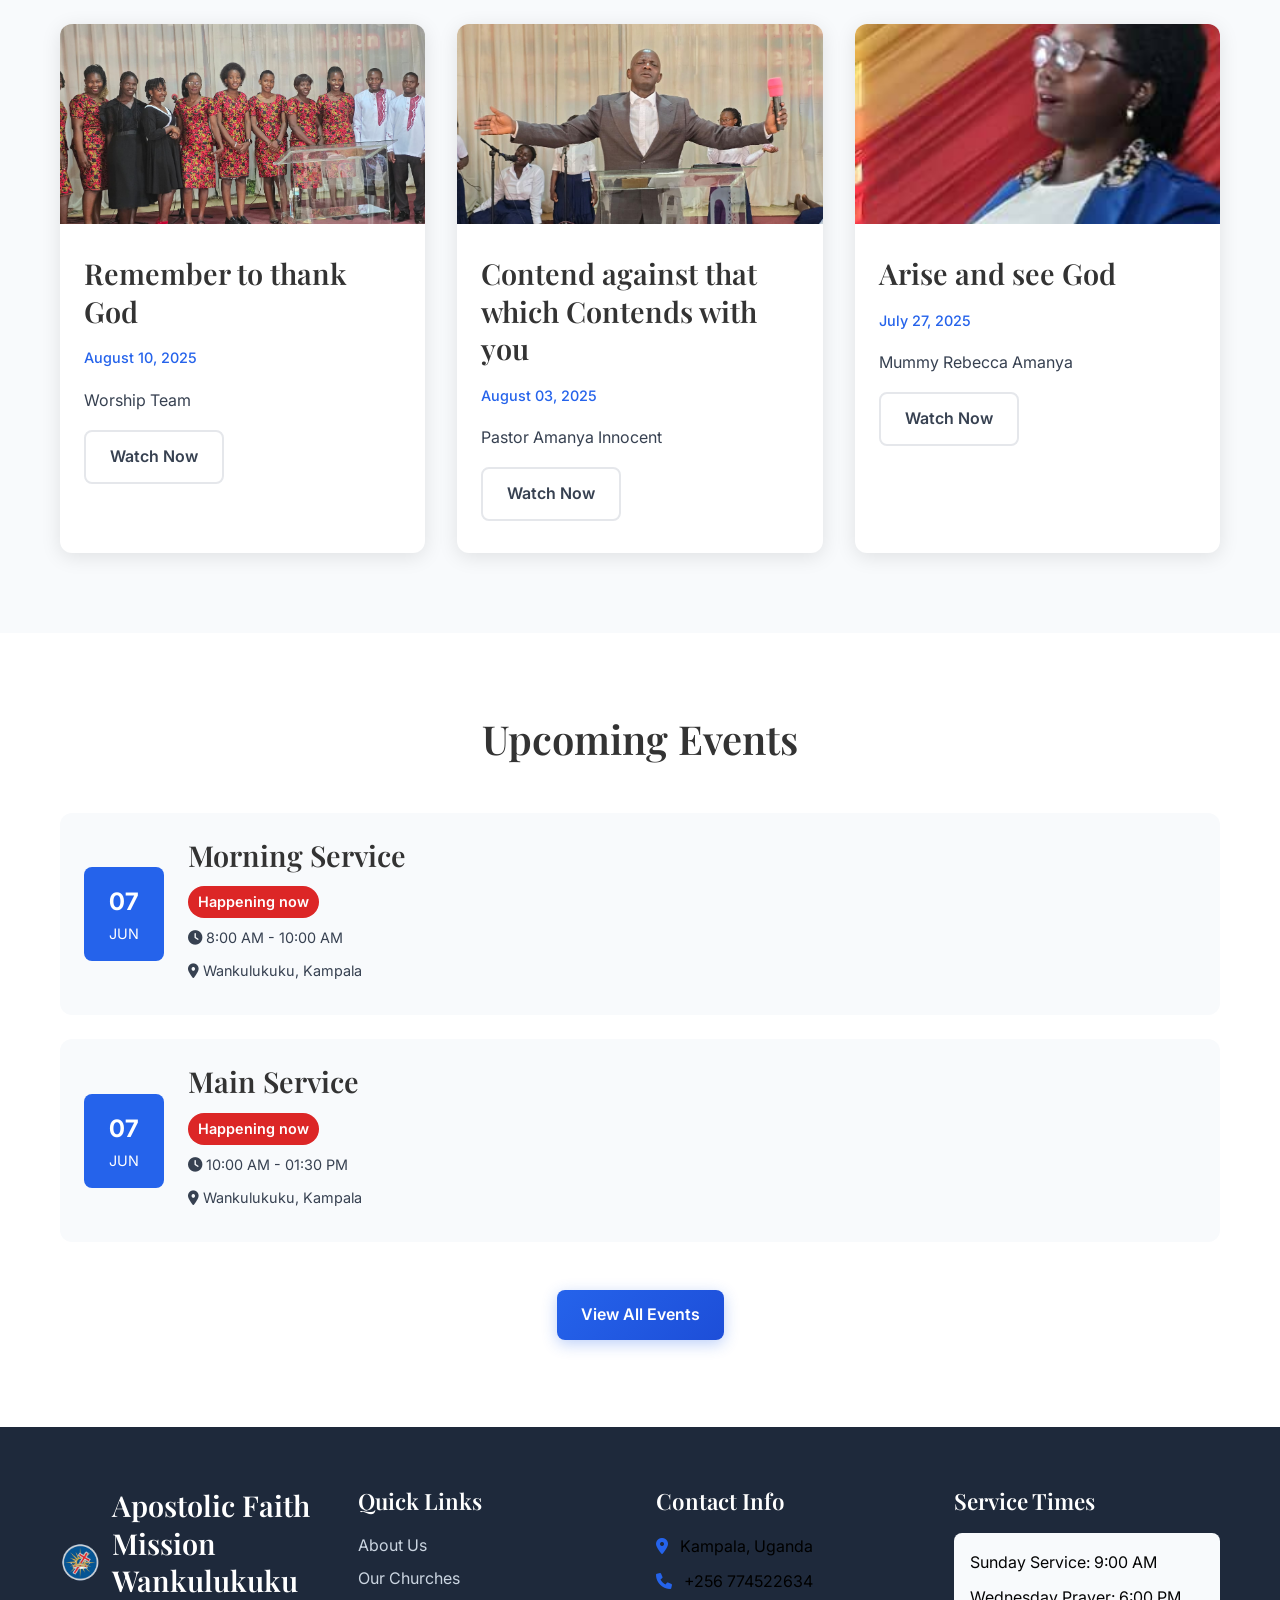
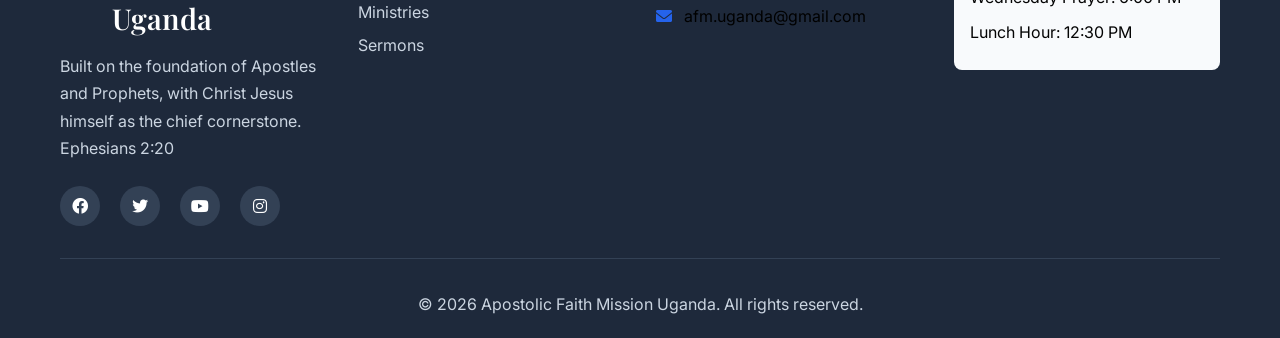
==== commit 36898043: "SLideradded" ====
--- a/index.html
+++ b/index.html
@@ -91,7 +91,15 @@
         </div>
       </div>
       <div class="hero-image">
-        <img src="images/afm-worship team.jpg" alt="Church Worship Team" />
+        <div class="hero-slider" id="heroSlider">
+          <div class="hero-slides">
+            <img src="images/afm-worship team.jpg" alt="Church Worship Team" class="hero-slide active" />
+            <img src="images/afm-logo.png" alt="Congregation Worshipping" class="hero-slide" />
+            <img src="images/pramnay.jpg" alt="Prayer Service" class="hero-slide" />
+            <img src="images/rebecca.jpg" alt="Youth Ministry" class="hero-slide" />
+          </div>
+          <div class="hero-slider-dots" id="heroSliderDots"></div>
+        </div>
       </div>
     </section>
 
--- a/css/style.css
+++ b/css/style.css
@@ -306,6 +306,45 @@
   .nav-menu a::after {
     display: none;
   }
+
+  .hero {
+    flex-direction: column;
+    padding: 100px 20px 60px;
+    min-height: auto;
+  }
+
+  .hero-content {
+    max-width: 100%;
+    text-align: center;
+    margin-bottom: 2rem;
+  }
+
+  .hero-content h1 {
+    font-size: 2rem;
+  }
+
+  .hero-content p {
+    font-size: 1rem;
+  }
+
+  /* Image slider fix */
+  .hero-image {
+    width: 100%;
+  }
+
+  .hero-image .hero-slider {
+    min-height: 240px;
+    border-radius: 10px;
+  }
+  
+
+  .hero-slider .hero-slides {
+    width: 100%;
+    height: 100%;
+    height: 240px;
+    object-fit: cover; /* fills the box, crops edges slightly */
+    object-position: center; /* centers the focal point */
+  }
 }
 
 .hamburger {
@@ -367,6 +406,65 @@
   gap: 1rem;
   flex-wrap: wrap;
   justify-content: center;
+}
+/* === HERO IMAGE SLIDER === */
+.hero-image .hero-slider {
+  position: relative;
+  width: 100%;
+  height: 100%;
+  min-height: 360px;
+  border-radius: 16px;
+  overflow: hidden;
+  box-shadow: 0 20px 50px rgba(11, 26, 53, 0.25);
+}
+.hero-slider .hero-slides {
+  position: relative;
+  width: 100%;
+  height: 100%;
+  min-height: inherit;
+}
+.hero-slider .hero-slide {
+  position: absolute;
+  inset: 0;
+  width: 100%;
+  height: 100%;
+  object-fit: cover;
+  opacity: 0;
+  transform: scale(1.04);
+  transition:
+    opacity 1s ease-in-out,
+    transform 6s ease-out;
+}
+.hero-slider .hero-slide.active {
+  opacity: 1;
+  transform: scale(1);
+  z-index: 1;
+}
+.hero-slider-dots {
+  position: absolute;
+  left: 0;
+  right: 0;
+  bottom: 14px;
+  display: flex;
+  justify-content: center;
+  gap: 8px;
+  z-index: 2;
+}
+.hero-slider-dots button {
+  width: 10px;
+  height: 10px;
+  border-radius: 50%;
+  border: none;
+  padding: 0;
+  background: rgba(255, 255, 255, 0.55);
+  cursor: pointer;
+  transition:
+    background 0.3s ease,
+    transform 0.3s ease;
+}
+.hero-slider-dots button.active {
+  background: #d4af37;
+  transform: scale(1.25);
 }
 
 .hero-image {
@@ -1225,8 +1323,6 @@
   height: 400px;
   object-fit: cover;
 }
-
-
 
 .featured-event-content {
   padding: 2rem;
